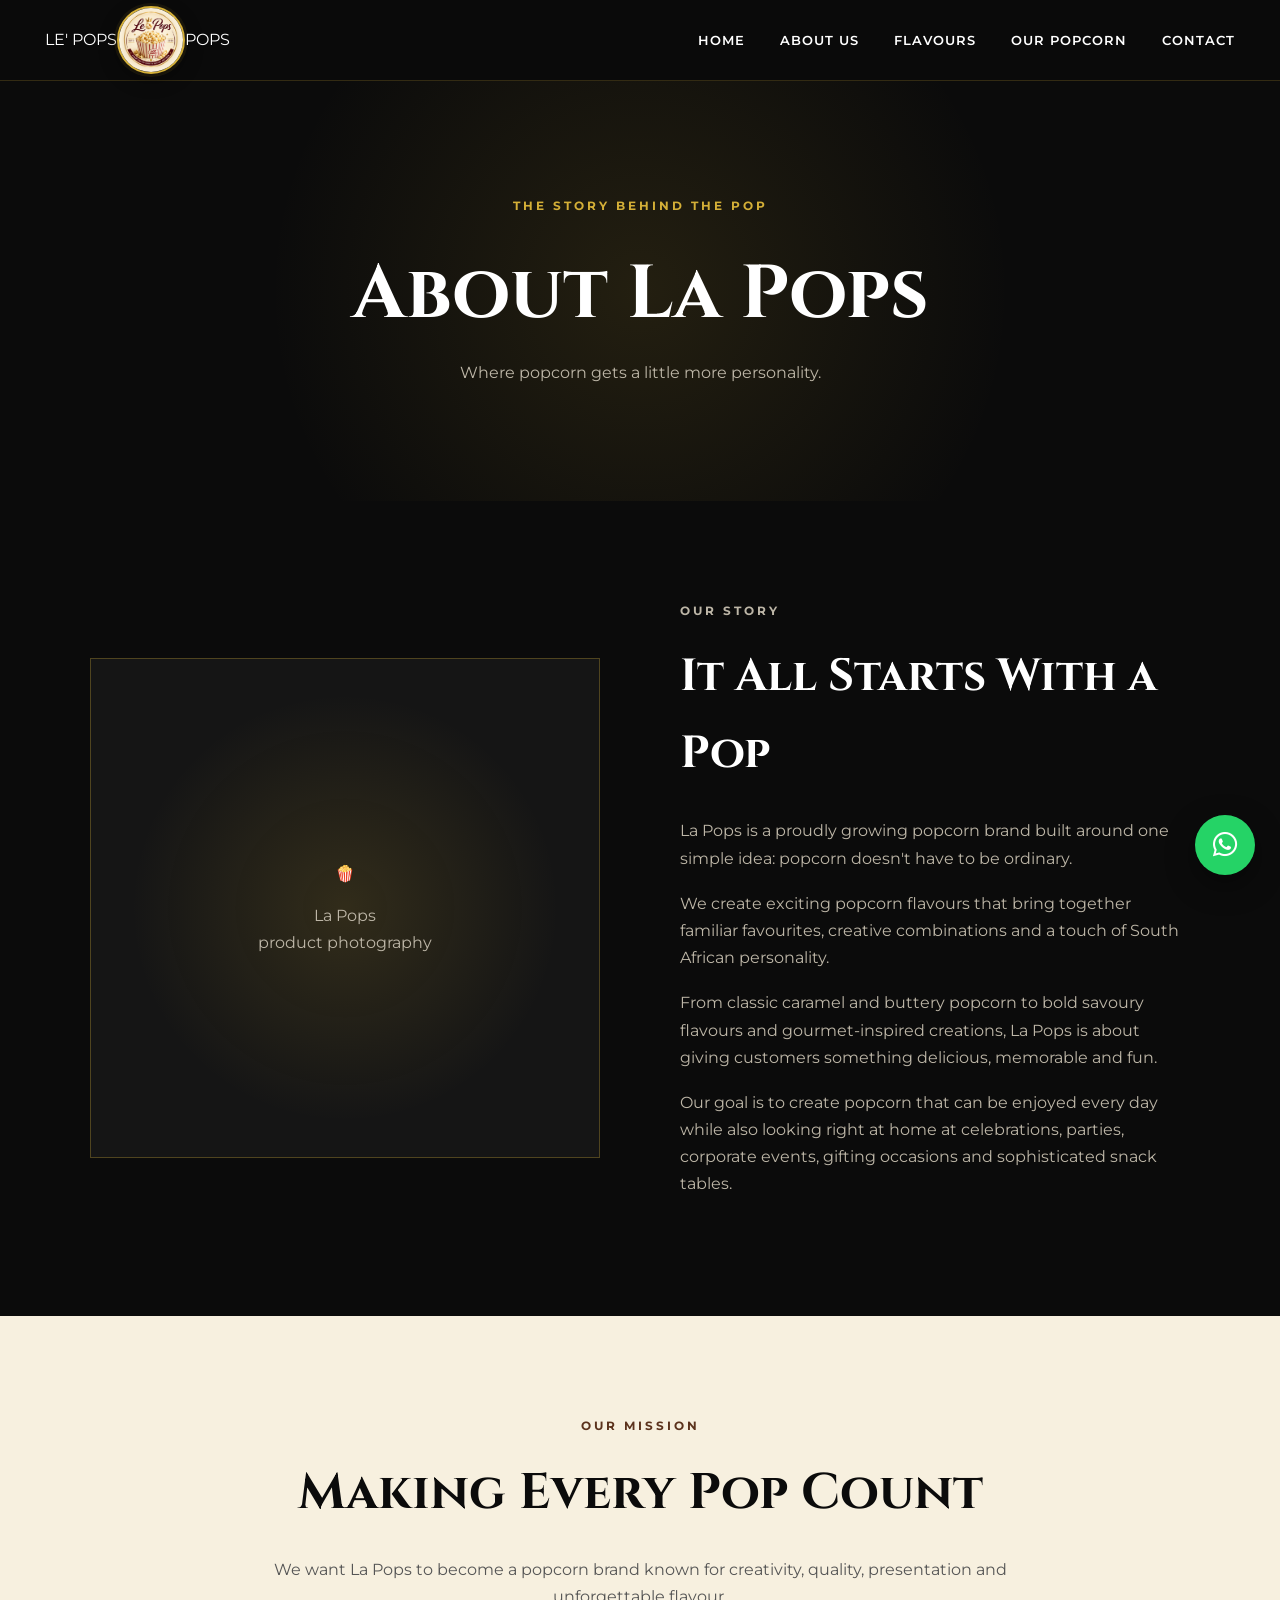
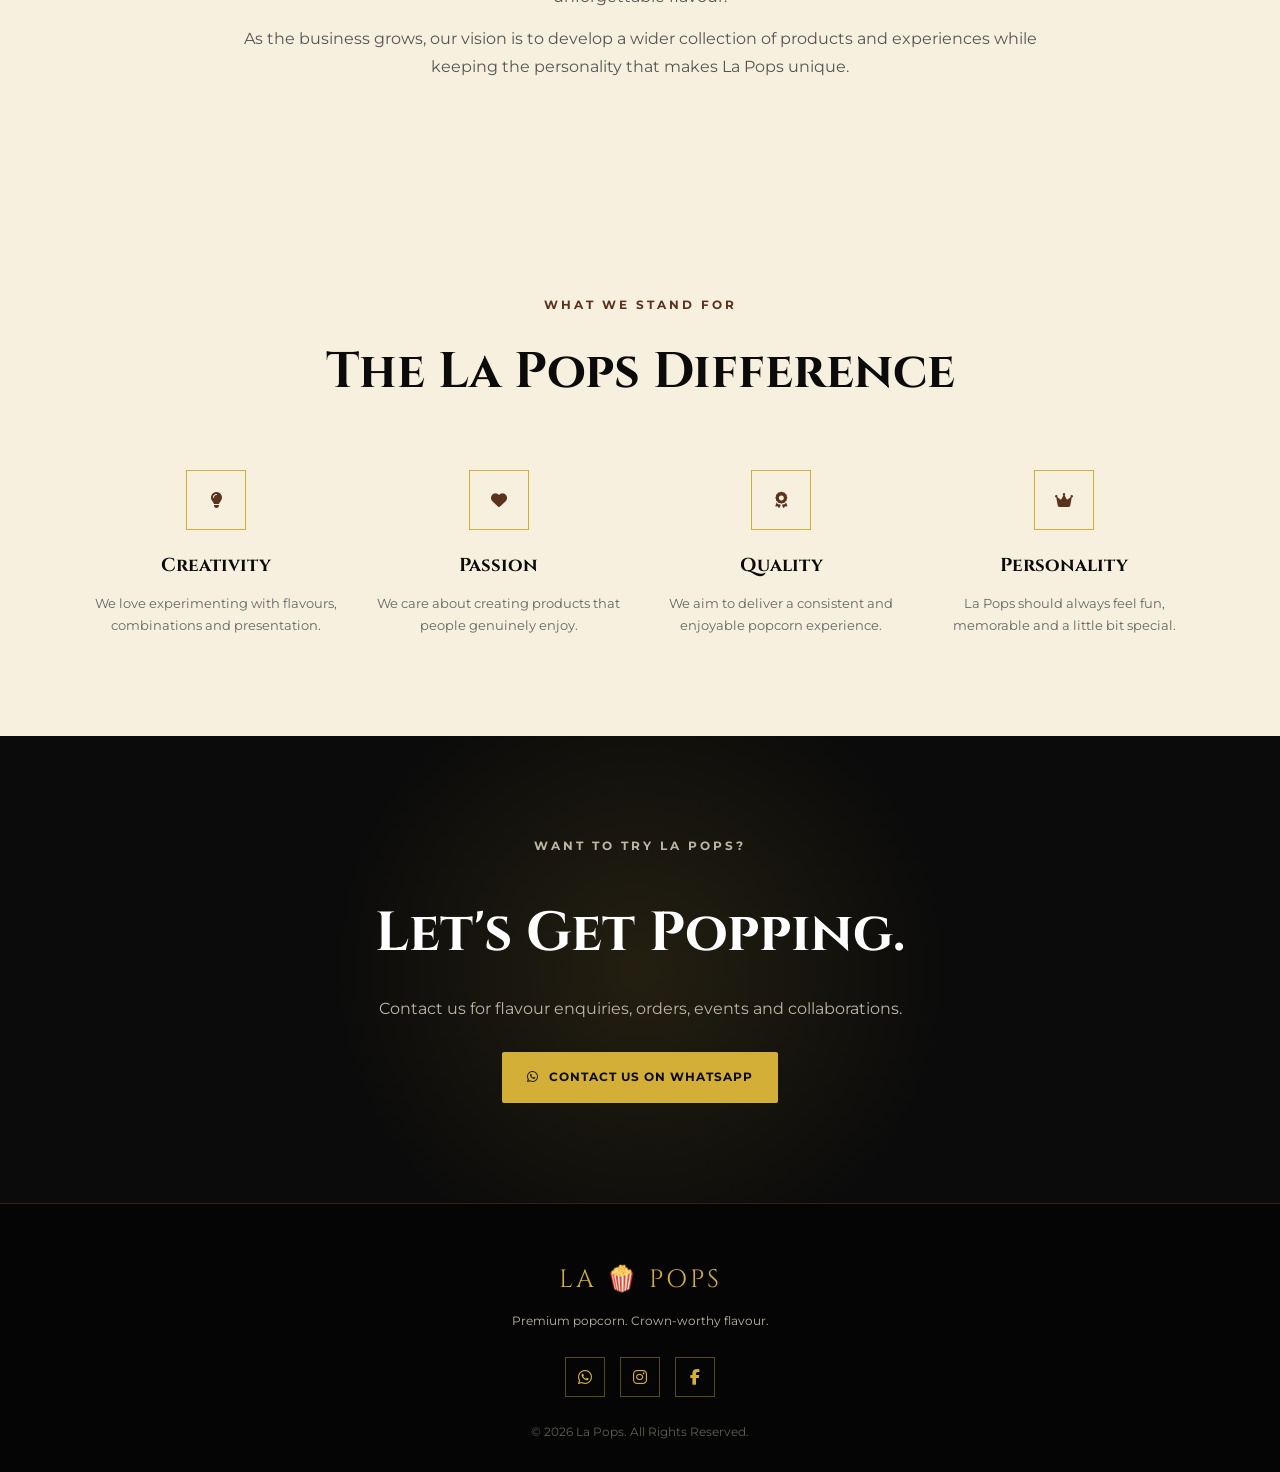
==== about.html @ 5ced6c7b "added Logo" ====
<!DOCTYPE html>
<html lang="en">

<head>

    <meta charset="UTF-8">

    <meta name="viewport" content="width=device-width, initial-scale=1.0">

    <meta name="description"
        content="Learn more about Le' Pops, a premium popcorn business creating exciting flavours and crown-worthy experiences.">

    <title>About Us | Le' Pops</title>

    <link rel="preconnect" href="https://fonts.googleapis.com">

    <link rel="preconnect" href="https://fonts.gstatic.com" crossorigin>

    <link
        href="https://fonts.googleapis.com/css2?family=Cinzel:wght@500;600;700&family=Montserrat:wght@400;500;600;700&display=swap"
        rel="stylesheet">

    <link rel="stylesheet" href="https://cdnjs.cloudflare.com/ajax/libs/font-awesome/6.5.2/css/all.min.css">

    <link rel="stylesheet" href="style.css">

</head>


<body>


    <!-- NAVIGATION -->

    <header class="header">

        <nav class="navbar">

            <a href="index.html" class="logo">

                <span class="logo-la">
                    LE' POPS
                </span>

                <span class="logo-popcorn">
                    <img src="images/La'pops logo.png" alt="">
                </span>

                <span class="logo-pops">
                    POPS
                </span>

            </a>


            <button class="menu-toggle" id="menuToggle">

                <i class="fas fa-bars"></i>

            </button>


            <ul class="nav-links" id="navLinks">

                <li>
                    <a href="index.html">
                        Home
                    </a>
                </li>

                <li>
                    <a href="about.html">
                        About Us
                    </a>
                </li>

                <li>
                    <a href="index.html#flavours">
                        Flavours
                    </a>
                </li>

                <li>
                    <a href="index.html#gallery">
                        Our Popcorn
                    </a>
                </li>

                <li>
                    <a href="index.html#contact">
                        Contact
                    </a>
                </li>

            </ul>

        </nav>

    </header>


    <!-- ABOUT HERO -->

    <section class="page-hero">

        <div>

            <p class="eyebrow">
                THE STORY BEHIND THE POP
            </p>

            <h1>
                About La Pops
            </h1>

            <p>
                Where popcorn gets a little more personality.
            </p>

        </div>

    </section>


    <!-- STORY -->

    <section class="about-story">

        <div class="about-story-image">

            <div class="image-placeholder large-placeholder">

                🍿

                <p>
                    La Pops<br>
                    product photography
                </p>

            </div>

        </div>


        <div class="about-story-content">

            <p class="eyebrow">
                OUR STORY
            </p>

            <h2>
                It All Starts With a Pop
            </h2>

            <p>
                La Pops is a proudly growing popcorn brand built around
                one simple idea: popcorn doesn't have to be ordinary.
            </p>

            <p>
                We create exciting popcorn flavours that bring together
                familiar favourites, creative combinations and a touch
                of South African personality.
            </p>

            <p>
                From classic caramel and buttery popcorn to bold savoury
                flavours and gourmet-inspired creations, La Pops is about
                giving customers something delicious, memorable and fun.
            </p>

            <p>
                Our goal is to create popcorn that can be enjoyed every
                day while also looking right at home at celebrations,
                parties, corporate events, gifting occasions and
                sophisticated snack tables.
            </p>

        </div>

    </section>


    <!-- MISSION -->

    <section class="mission">

        <div class="mission-content">

            <p class="eyebrow">
                OUR MISSION
            </p>

            <h2>
                Making Every Pop Count
            </h2>

            <p>
                We want La Pops to become a popcorn brand known for
                creativity, quality, presentation and unforgettable
                flavour.
            </p>

            <p>
                As the business grows, our vision is to develop a wider
                collection of products and experiences while keeping
                the personality that makes La Pops unique.
            </p>

        </div>

    </section>


    <!-- VALUES -->

    <section class="values">

        <div class="section-heading">

            <p class="eyebrow">
                WHAT WE STAND FOR
            </p>

            <h2>
                The La Pops Difference
            </h2>

        </div>


        <div class="features">

            <div class="feature">

                <div class="feature-icon">
                    <i class="fas fa-lightbulb"></i>
                </div>

                <h3>
                    Creativity
                </h3>

                <p>
                    We love experimenting with flavours,
                    combinations and presentation.
                </p>

            </div>


            <div class="feature">

                <div class="feature-icon">
                    <i class="fas fa-heart"></i>
                </div>

                <h3>
                    Passion
                </h3>

                <p>
                    We care about creating products that
                    people genuinely enjoy.
                </p>

            </div>


            <div class="feature">

                <div class="feature-icon">
                    <i class="fas fa-award"></i>
                </div>

                <h3>
                    Quality
                </h3>

                <p>
                    We aim to deliver a consistent and
                    enjoyable popcorn experience.
                </p>

            </div>


            <div class="feature">

                <div class="feature-icon">
                    <i class="fas fa-crown"></i>
                </div>

                <h3>
                    Personality
                </h3>

                <p>
                    La Pops should always feel fun,
                    memorable and a little bit special.
                </p>

            </div>

        </div>

    </section>


    <!-- CTA -->

    <section class="contact">

        <div class="contact-content">

            <p class="eyebrow">
                WANT TO TRY LA POPS?
            </p>

            <h2>
                Let's Get Popping.
            </h2>

            <p>
                Contact us for flavour enquiries, orders,
                events and collaborations.
            </p>

            <a href="https://wa.me/27878805534" target="_blank" class="btn btn-primary">

                <i class="fab fa-whatsapp"></i>

                Contact Us on WhatsApp

            </a>

        </div>

    </section>


    <!-- FOOTER -->

    <footer>

        <div class="footer-logo">
            LA 🍿 POPS
        </div>

        <p>
            Premium popcorn. Crown-worthy flavour.
        </p>

        <div class="footer-socials">

            <a href="https://wa.me/27878805534" target="_blank">
                <i class="fab fa-whatsapp"></i>
            </a>

            <a href="#">
                <i class="fab fa-instagram"></i>
            </a>

            <a href="#">
                <i class="fab fa-facebook-f"></i>
            </a>

        </div>

        <p class="copyright">
            © 2026 La Pops. All Rights Reserved.
        </p>

    </footer>


    <a href="https://wa.me/27878805534" target="_blank" class="whatsapp-float">
        <i class="fab fa-whatsapp"></i>
    </a>


    <script src="script.js"></script>

</body>

</html>
---- style.css ----
/* =====================================================
   LA POPS
   PREMIUM POPCORN WEBSITE
===================================================== */


/* ================= VARIABLES ================= */

:root {

    --black: #0b0b0b;

    --dark: #151515;

    --cream: #f7f0df;

    --white: #ffffff;

    --gold: #d4af37;

    --gold-light: #f0d477;

    --brown: #5b321c;

    --muted: #bdb6a7;

}


/* ================= RESET ================= */

* {
    margin: 0;
    padding: 0;
    box-sizing: border-box;
}


html {
    scroll-behavior: smooth;
}


body {

    font-family: 'Montserrat', sans-serif;

    background: var(--black);

    color: var(--white);

    line-height: 1.7;

}


img {
    max-width: 100%;
    display: block;
}


a {
    text-decoration: none;
    color: inherit;
}


/* ================= HEADER ================= */

.header {

    position: sticky;

    top: 0;

    z-index: 1000;

    background: rgba(11, 11, 11, 0.96);

    border-bottom: 1px solid rgba(212, 175, 55, 0.2);

}


.navbar {

    max-width: 1250px;

    margin: auto;

    min-height: 80px;

    display: flex;

    align-items: center;

    justify-content: space-between;

    padding: 0 30px;

}


/* ================= LOGO ================= */

/* ================= LA POPS LOGO ================= */

.logo {
    display: flex;
    align-items: center;
    text-decoration: none;
    height: 70px;
}

/* Actual logo image */
.logo img {
    width: 68px;
    height: 68px;

    /* Makes the image perfectly round */
    border-radius: 50%;

    /* Ensures the image fills the circle */
    object-fit: cover;

    /* Keeps the logo looking premium */
    display: block;

    /* Gold border to match the website */
    border: 2px solid var(--gold);

    /* Subtle premium effect */
    box-shadow:
        0 0 0 3px rgba(212, 175, 55, 0.08),
        0 6px 18px rgba(0, 0, 0, 0.35);

    /* Smooth hover effect */
    transition:
        transform 0.3s ease,
        box-shadow 0.3s ease;
}


/* Logo hover */
.logo img:hover {
    transform: scale(1.8);

    box-shadow:
        0 0 0 4px rgba(212, 175, 55, 0.12),
        0 8px 25px rgba(0, 0, 0, 0.45);
}


/* ================= NAV ================= */

.nav-links {

    list-style: none;

    display: flex;

    gap: 35px;

}


.nav-links a {

    font-size: 13px;

    font-weight: 600;

    letter-spacing: 1px;

    text-transform: uppercase;

    transition: 0.3s;

}


.nav-links a:hover {

    color: var(--gold);

}


.menu-toggle {

    display: none;

    background: none;

    border: none;

    color: var(--gold);

    font-size: 25px;

    cursor: pointer;

}


/* ================= HERO ================= */

.hero {

    min-height: 720px;

    display: grid;

    grid-template-columns: 1fr 1fr;

    align-items: center;

    gap: 50px;

    padding: 80px max(30px, 7vw);

    background:

        radial-gradient(circle at 75% 50%,
            rgba(212, 175, 55, 0.12),
            transparent 35%);

}


.hero-content {

    max-width: 650px;

}


.eyebrow {

    color: var(--gold);

    font-size: 12px;

    font-weight: 700;

    letter-spacing: 3px;

    margin-bottom: 15px;

}


.hero h1 {

    font-family: 'Cinzel', serif;

    font-size: clamp(45px, 6vw, 78px);

    line-height: 1.08;

    margin-bottom: 25px;

}


.hero h1 span {

    display: block;

    color: var(--gold);

}


.hero-text {

    color: var(--muted);

    font-size: 18px;

    max-width: 550px;

    margin-bottom: 35px;

}


.hero-buttons {

    display: flex;

    gap: 15px;

    flex-wrap: wrap;

}

.hero-image {

    display: flex;

    justify-content: center;

    align-items: center;

    border-radius: 10px;

}


/* ================= BUTTONS ================= */

.btn {

    display: inline-flex;

    align-items: center;

    justify-content: center;

    gap: 10px;

    padding: 15px 25px;

    border-radius: 2px;

    font-size: 12px;

    font-weight: 700;

    letter-spacing: 1px;

    text-transform: uppercase;

    transition: 0.3s;

}


.btn-primary {

    background: var(--gold);

    color: var(--black);

}


.btn-primary:hover {

    background: var(--gold-light);

    transform: translateY(-2px);

}


.btn-outline {

    border: 1px solid var(--gold);

    color: var(--gold);

}


.btn-outline:hover {

    background: var(--gold);

    color: var(--black);

}


/* ================= HERO POPCORN ================= */

.hero-image {

    display: flex;

    justify-content: center;

    align-items: center;

}


.popcorn-display {

    position: relative;

    width: 390px;

    height: 390px;

    display: flex;

    justify-content: center;

    align-items: center;

}


.popcorn-icon {

    font-size: 190px;

    position: relative;

    z-index: 2;

    filter: drop-shadow(0 25px 25px rgba(0, 0, 0, 0.5));

}


.gold-ring {

    position: absolute;

    width: 330px;

    height: 330px;

    border: 1px solid var(--gold);

    border-radius: 50%;

    opacity: 0.5;

}


/* ================= SECTIONS ================= */

section {

    padding: 100px max(30px, 7vw);

}


.section-heading {

    text-align: center;

    max-width: 750px;

    margin: 0 auto 55px;

}


.section-heading h2 {

    font-family: 'Cinzel', serif;

    font-size: clamp(32px, 4vw, 50px);

    margin-bottom: 15px;

}


.section-heading p:not(.eyebrow) {

    color: var(--muted);

}


/* ================= INTRO ================= */

.intro {

    background: var(--cream);

    color: var(--black);

    text-align: center;

}


.intro .eyebrow {

    color: var(--brown);

}


.intro-text {

    max-width: 850px;

    margin: auto;

    font-size: 18px;

}


/* ================= ABOUT PREVIEW ================= */

.about-preview {

    display: grid;

    grid-template-columns: 1fr 1fr;

    gap: 80px;

    align-items: center;

}


.about-image {

    min-height: 500px;

}


.image-placeholder {

    height: 100%;

    min-height: 500px;

    background:

        radial-gradient(circle,
            rgba(212, 175, 55, 0.15),
            transparent 60%),

        var(--dark);

    border: 1px solid rgba(212, 175, 55, 0.3);

    display: flex;

    flex-direction: column;

    justify-content: center;

    align-items: center;

    color: var(--gold);

    text-align: center;

}


.image-placeholder span {

    font-size: 120px;

}

.image-placeholder span img {
    width: 100%;
    height: 100%;
    object-fit: contain;
    border-radius: 1%;
    border: 2px solid var(--gold);
    box-shadow:
        0 0 0 3px rgba(212, 175, 55, 0.08),
        0 6px 18px rgba(0, 0, 0, 0.35);
    transition:
        transform 0.3s ease,
        box-shadow 0.3s ease;
}


.image-placeholder p {

    color: var(--muted);

    margin-top: 15px;

}


.about-content h2 {

    font-family: 'Cinzel', serif;

    font-size: 45px;

    margin-bottom: 25px;

}


.about-content p {

    color: var(--muted);

    margin-bottom: 20px;

}


.text-link {

    display: inline-flex;

    gap: 10px;

    align-items: center;

    color: var(--gold);

    font-weight: 700;

    margin-top: 10px;

}


/* ================= FLAVOURS ================= */

.flavours {

    background: var(--dark);

}


.flavour-grid {

    max-width: 1250px;

    margin: auto;

    display: grid;

    grid-template-columns: repeat(4, 1fr);

    gap: 20px;

}


.flavour-card {

    background: var(--black);

    border: 1px solid rgba(212, 175, 55, 0.15);

    transition: 0.3s;

    overflow: hidden;

}


.flavour-card:hover {

    transform: translateY(-7px);

    border-color: var(--gold);

}

/* =========================================
   FLAVOUR IMAGES
========================================= */

.flavour-image {
    width: 100%;
    height: 230px;
    overflow: hidden;
    background: var(--dark);
    position: relative;
}

.flavour-image img {
    width: 100%;
    height: 100%;
    display: block;
    object-fit: contain;
    object-position: center;
    transition: transform 0.4s ease;
}

/* Subtle zoom when hovering over a flavour */
.flavour-card:hover .flavour-image img {
    transform: scale(1.05);
}


.flavour-image {

    height: 180px;

    display: flex;

    justify-content: center;

    align-items: center;

    font-size: 85px;

    background:

        radial-gradient(circle,
            rgba(212, 175, 55, 0.12),
            transparent 65%);

}


.flavour-content {

    padding: 22px;

}


.flavour-type {

    color: var(--gold);

    font-size: 9px;

    font-weight: 700;

    letter-spacing: 1.5px;

}


.flavour-content h3 {

    font-family: 'Cinzel', serif;

    font-size: 20px;

    margin: 8px 0;

}


.flavour-content p {

    color: var(--muted);

    font-size: 13px;

    min-height: 65px;

}


.price {

    display: block;

    margin-top: 15px;

    color: var(--gold);

    font-size: 11px;

    font-weight: 700;

}


/* ================= GALLERY ================= */

.gallery {

    background: var(--black);

}


.gallery-grid {

    max-width: 1100px;

    margin: auto;

    display: grid;

    grid-template-columns: 2fr 1fr;

    grid-template-rows: 250px 250px;

    gap: 15px;

}


.gallery-item.large {

    grid-row: span 2;

}


.gallery-placeholder {

    height: 100%;

    background:

        linear-gradient(135deg,
            #1c1c1c,
            #0d0d0d);

    border: 1px solid rgba(212, 175, 55, 0.2);

    display: flex;

    flex-direction: column;

    justify-content: center;

    align-items: center;

    font-size: 70px;

    color: var(--gold);

}


.gallery-placeholder img {

    max-width: 100%;

    display: flex;

    justify-content: center;

    align-items: center;

   

}


/* ================= FEATURES ================= */

.why-us,
.values {

    background: var(--cream);

    color: var(--black);

}


.why-us .eyebrow,
.values .eyebrow {

    color: var(--brown);

}


.features {

    max-width: 1150px;

    margin: auto;

    display: grid;

    grid-template-columns: repeat(4, 1fr);

    gap: 30px;

}


.feature {

    text-align: center;

}


.feature-icon {

    width: 60px;

    height: 60px;

    margin: 0 auto 20px;

    border: 1px solid var(--gold);

    display: flex;

    align-items: center;

    justify-content: center;

    color: var(--brown);

}


.feature h3 {

    font-family: 'Cinzel', serif;

    margin-bottom: 10px;

}


.feature p {

    font-size: 13px;

    color: #666;

}


/* ================= CONTACT ================= */

.contact {

    text-align: center;

    background:

        radial-gradient(circle at center,
            rgba(212, 175, 55, 0.12),
            transparent 45%);

}


.contact-content {

    max-width: 750px;

    margin: auto;

}


.contact h2 {

    font-family: 'Cinzel', serif;

    font-size: 55px;

    margin-bottom: 15px;

}


.contact p {

    color: var(--muted);

    margin-bottom: 30px;

}


.contact-buttons {

    display: flex;

    justify-content: center;

    gap: 15px;

    flex-wrap: wrap;

}


.social-button {

    padding: 14px 22px;

    border: 1px solid rgba(212, 175, 55, 0.4);

    display: inline-flex;

    align-items: center;

    gap: 10px;

    font-size: 12px;

    font-weight: 700;

    text-transform: uppercase;

    letter-spacing: 1px;

    transition: 0.3s;

}


.social-button:hover {

    background: var(--gold);

    color: var(--black);

}


/* ================= PAGE HERO ================= */

.page-hero {

    min-height: 420px;

    display: flex;

    justify-content: center;

    align-items: center;

    text-align: center;

    background:

        radial-gradient(circle,
            rgba(212, 175, 55, 0.12),
            transparent 55%);

}


.page-hero h1 {

    font-family: 'Cinzel', serif;

    font-size: clamp(45px, 6vw, 75px);

}


.page-hero p:not(.eyebrow) {

    color: var(--muted);

}


/* ================= ABOUT STORY ================= */

.about-story {

    display: grid;

    grid-template-columns: 1fr 1fr;

    gap: 80px;

    align-items: center;

}


.about-story-content h2 {

    font-family: 'Cinzel', serif;

    font-size: 45px;

    margin-bottom: 25px;

}


.about-story-content p {

    color: var(--muted);

    margin-bottom: 18px;

}


.about-story-image {

    min-height: 500px;

}


.large-placeholder {

    min-height: 500px;

}


/* ================= MISSION ================= */

.mission {

    background: var(--cream);

    color: var(--black);

    text-align: center;

}


.mission-content {

    max-width: 800px;

    margin: auto;

}


.mission .eyebrow {

    color: var(--brown);

}


.mission h2 {

    font-family: 'Cinzel', serif;

    font-size: 50px;

    margin-bottom: 20px;

}


.mission p {

    color: #555;

    margin-bottom: 15px;

}


/* ================= FOOTER ================= */

footer {
    text-align: center;
    /* centers the logo group */
}

.footer-logo {
    display: inline-flex;
    /* only as wide as LA + logo + POPS */
    align-items: center;
    /* vertical center */
    justify-content: center;
    gap: 8px;
    /* space between LA, image, POPS */
}

.footer-logo span {
    display: inline-flex;
    align-items: center;
    justify-content: center;
}

.footer-logo img {
    width: 50px;
    height: 50px;
    border-radius: 50%;
    display: block;
}
footer {

    background: #050505;

    border-top: 1px solid rgba(212, 175, 55, 0.2);

    text-align: center;

    padding: 55px 30px 30px;

}


.footer-logo {

    font-family: 'Cinzel', serif;

    font-size: 25px;

    color: var(--gold);

    letter-spacing: 3px;

    margin-bottom: 10px;

}

.footer-logo img {
    width: 50px;
    height: 50px;
    border-radius: 50%;
    display: block;
    transition:
        transform 0.3s ease,
        box-shadow 0.3s ease;
}

footer>p {

    color: var(--muted);

    font-size: 12px;

}


.footer-socials {

    display: flex;

    justify-content: center;

    gap: 15px;

    margin: 25px 0;

}


.footer-socials a {

    width: 40px;

    height: 40px;

    border: 1px solid rgba(212, 175, 55, 0.4);

    display: flex;

    justify-content: center;

    align-items: center;

    color: var(--gold);

    transition: 0.3s;

}


.footer-socials a:hover {

    background: var(--gold);

    color: var(--black);

}


.copyright {

    margin-top: 25px;

    opacity: 0.5;

}


/* ================= WHATSAPP FLOAT ================= */

.whatsapp-float {

    position: fixed;

    right: 25px;

    bottom: 25px;

    width: 60px;

    height: 60px;

    border-radius: 50%;

    background: #25D366;

    color: white;

    display: flex;

    justify-content: center;

    align-items: center;

    font-size: 28px;

    box-shadow: 0 10px 30px rgba(0, 0, 0, 0.4);

    z-index: 999;

    transition: 0.3s;

}


.whatsapp-float:hover {

    transform: scale(1.1);

}


/* ================= RESPONSIVE ================= */

@media (max-width: 1000px) {

    .flavour-grid {

        grid-template-columns: repeat(2, 1fr);

    }

    .features {

        grid-template-columns: repeat(2, 1fr);

    }

}


@media (max-width: 800px) {

    .menu-toggle {

        display: block;

    }


    .nav-links {

        position: absolute;

        top: 80px;

        left: 0;

        width: 100%;

        background: var(--black);

        display: none;

        flex-direction: column;

        padding: 25px 30px;

        gap: 20px;

        border-bottom: 1px solid rgba(212, 175, 55, 0.2);

    }


    .nav-links.active {

        display: flex;

    }


    .hero {

        grid-template-columns: 1fr;

        text-align: center;

    }


    .hero-content {

        margin: auto;

    }


    .hero-buttons {

        justify-content: center;

    }


    .about-preview,
    .about-story {

        grid-template-columns: 1fr;

    }


    .about-content,
    .about-story-content {

        text-align: center;

    }


    .gallery-grid {

        grid-template-columns: 1fr;

        grid-template-rows: repeat(3, 250px);

    }


    .gallery-item.large {

        grid-row: auto;

    }

}


@media (max-width: 550px) {

    section {

        padding: 70px 20px;

    }


    .navbar {

        padding: 0 20px;

    }


    .flavour-grid {

        grid-template-columns: 1fr;

    }


    .features {

        grid-template-columns: 1fr;

    }


    .hero {

        padding: 70px 20px;

    }


    .popcorn-display {

        width: 280px;

        height: 280px;

    }


    .popcorn-icon {

        font-size: 140px;

    }


    .gold-ring {

        width: 240px;

        height: 240px;

    }


    .contact h2 {

        font-size: 40px;

    }

}
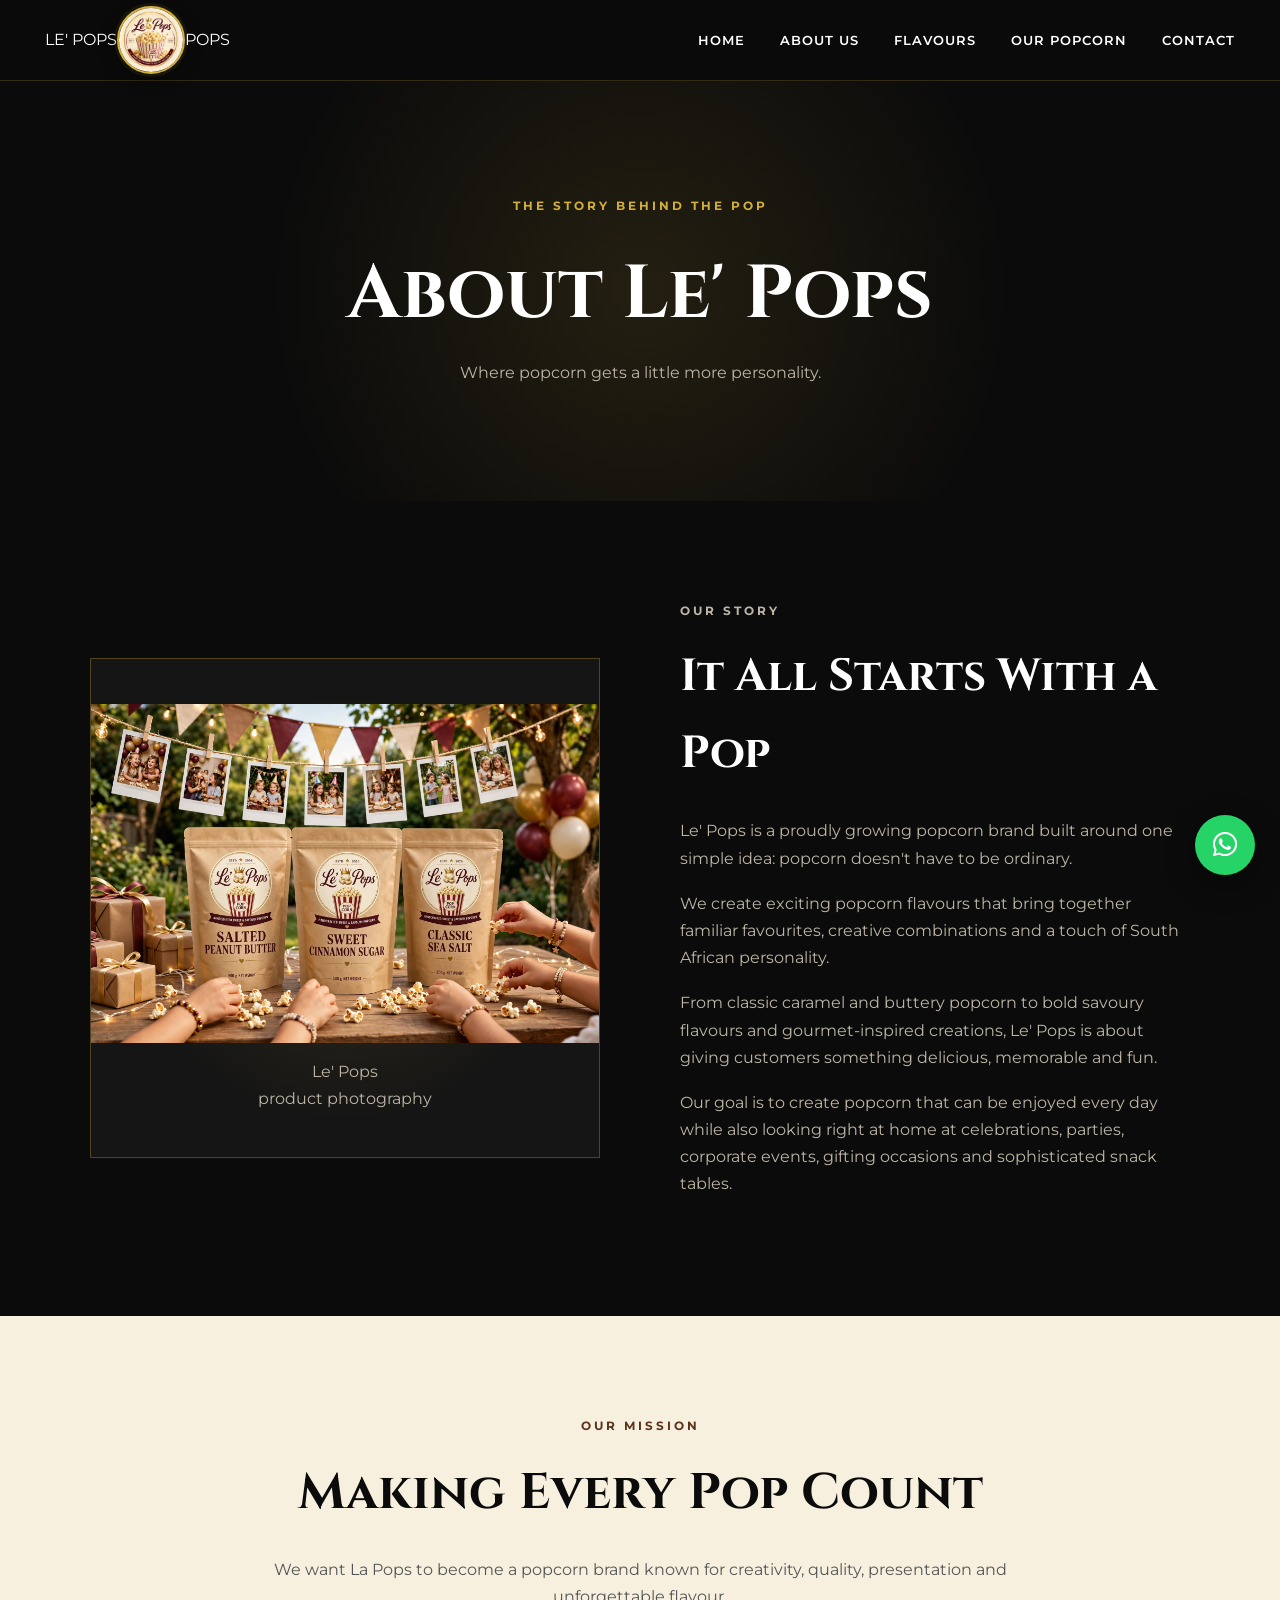
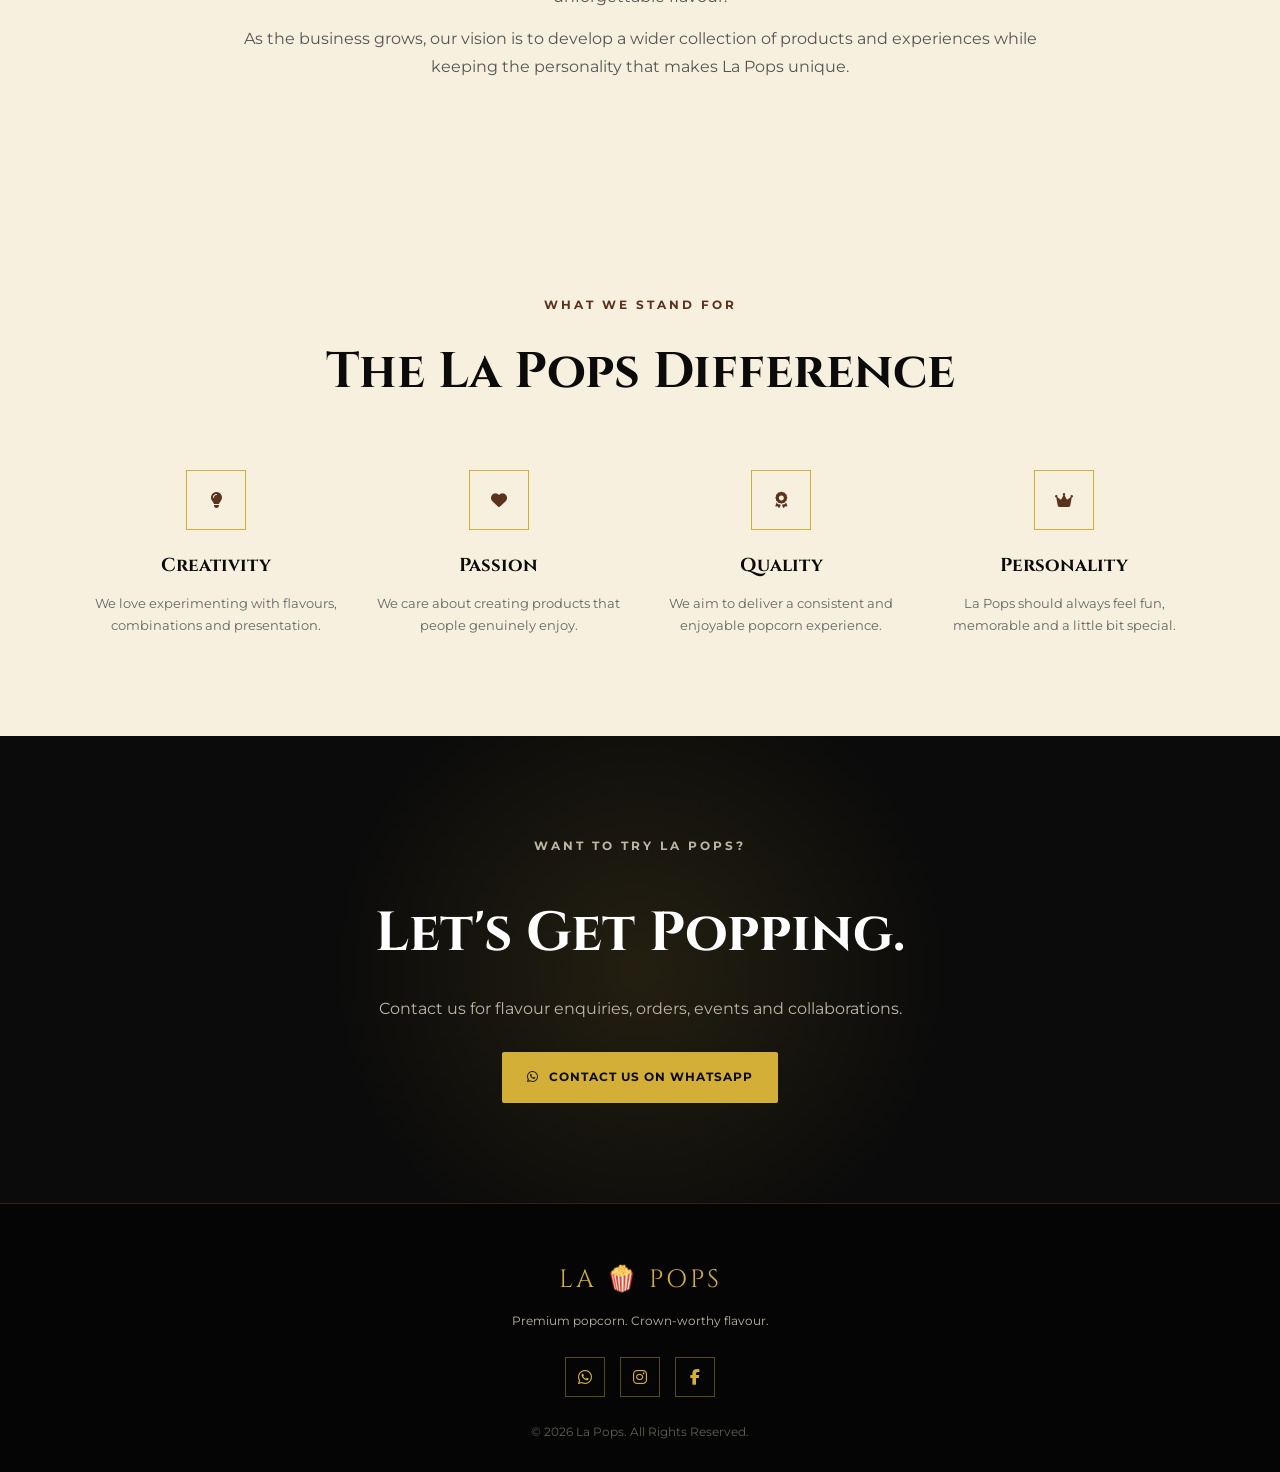
==== commit cbda231c: "edit on about" ====
--- a/about.html
+++ b/about.html
@@ -110,7 +110,7 @@
             </p>
 
             <h1>
-                About La Pops
+                About Le' Pops
             </h1>
 
             <p>
@@ -128,12 +128,14 @@
 
         <div class="about-story-image">
 
+
             <div class="image-placeholder large-placeholder">
-
-                🍿
-
-                <p>
-                    La Pops<br>
+                <img src="images/about.jpg" alt="">
+
+                
+
+                <p>
+                    Le' Pops<br>
                     product photography
                 </p>
 
@@ -153,7 +155,7 @@
             </h2>
 
             <p>
-                La Pops is a proudly growing popcorn brand built around
+                Le' Pops is a proudly growing popcorn brand built around
                 one simple idea: popcorn doesn't have to be ordinary.
             </p>
 
@@ -165,7 +167,7 @@
 
             <p>
                 From classic caramel and buttery popcorn to bold savoury
-                flavours and gourmet-inspired creations, La Pops is about
+                flavours and gourmet-inspired creations, Le' Pops is about
                 giving customers something delicious, memorable and fun.
             </p>
 
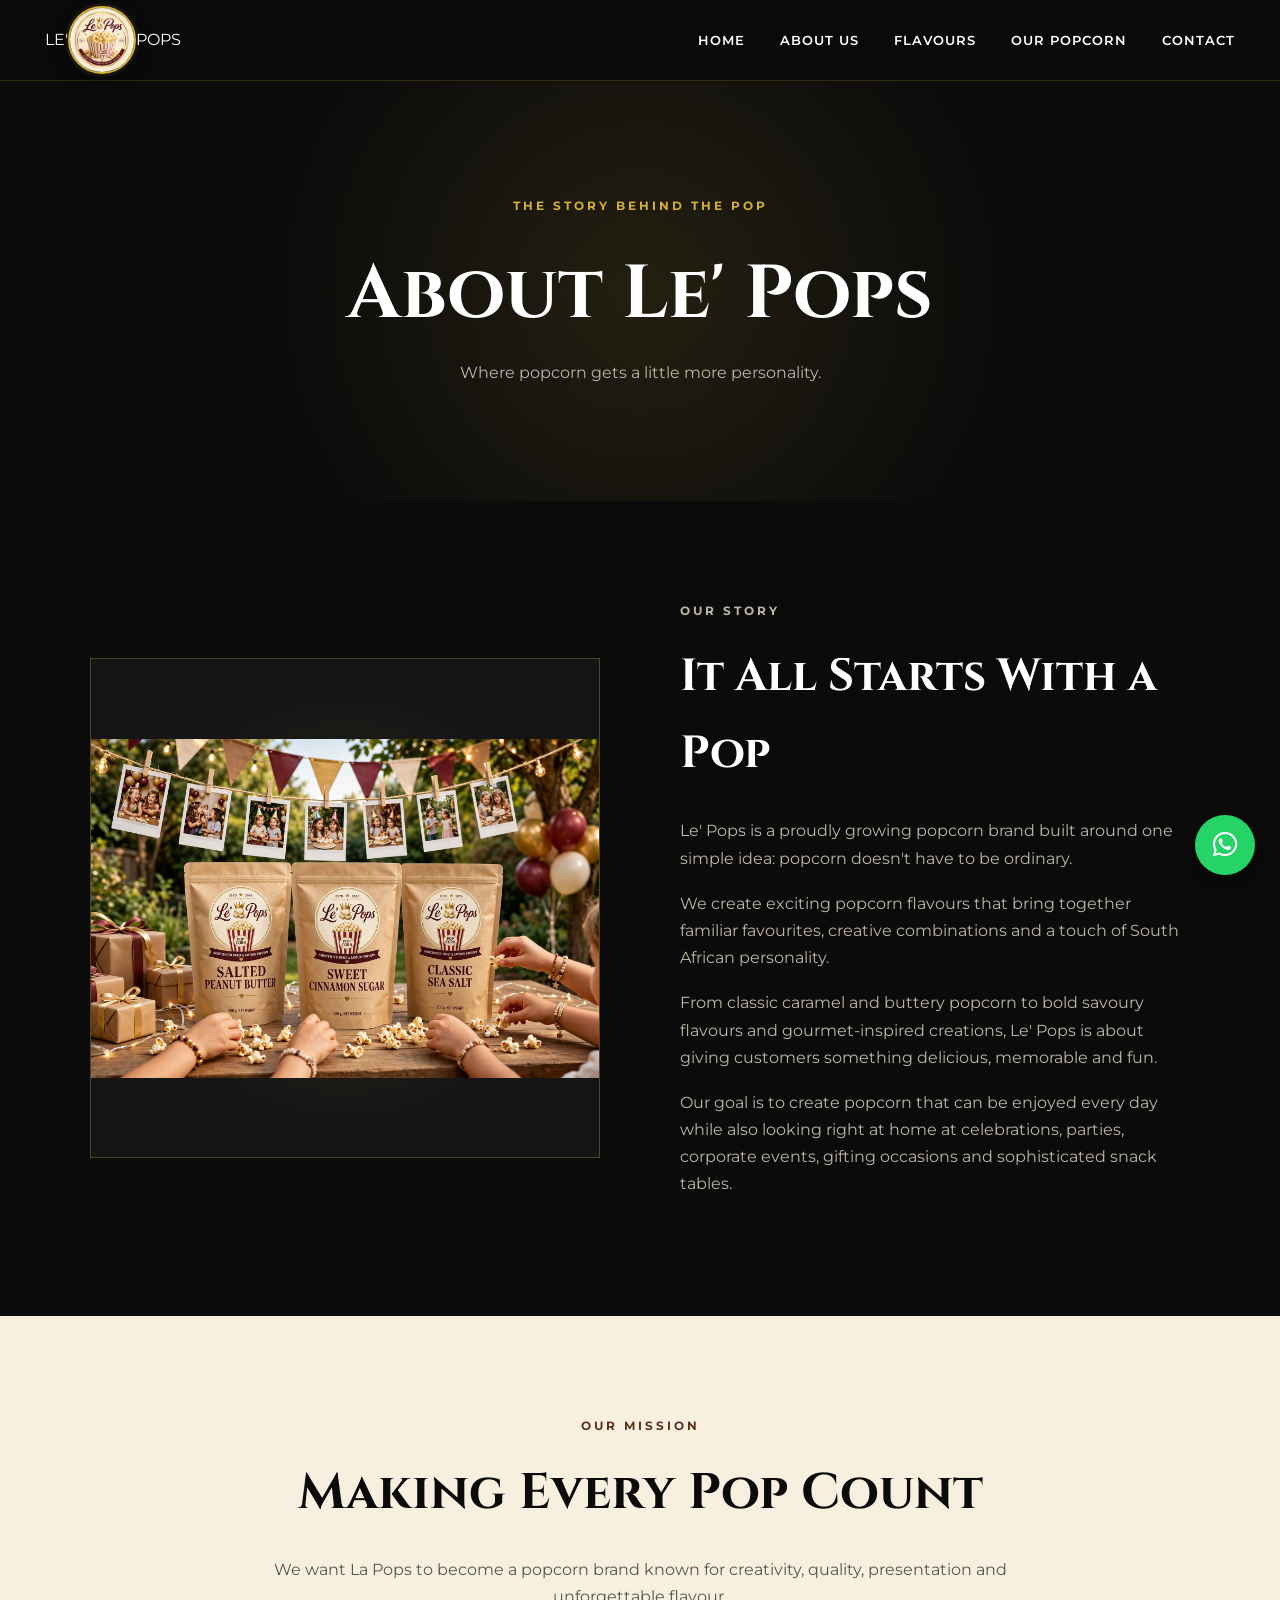
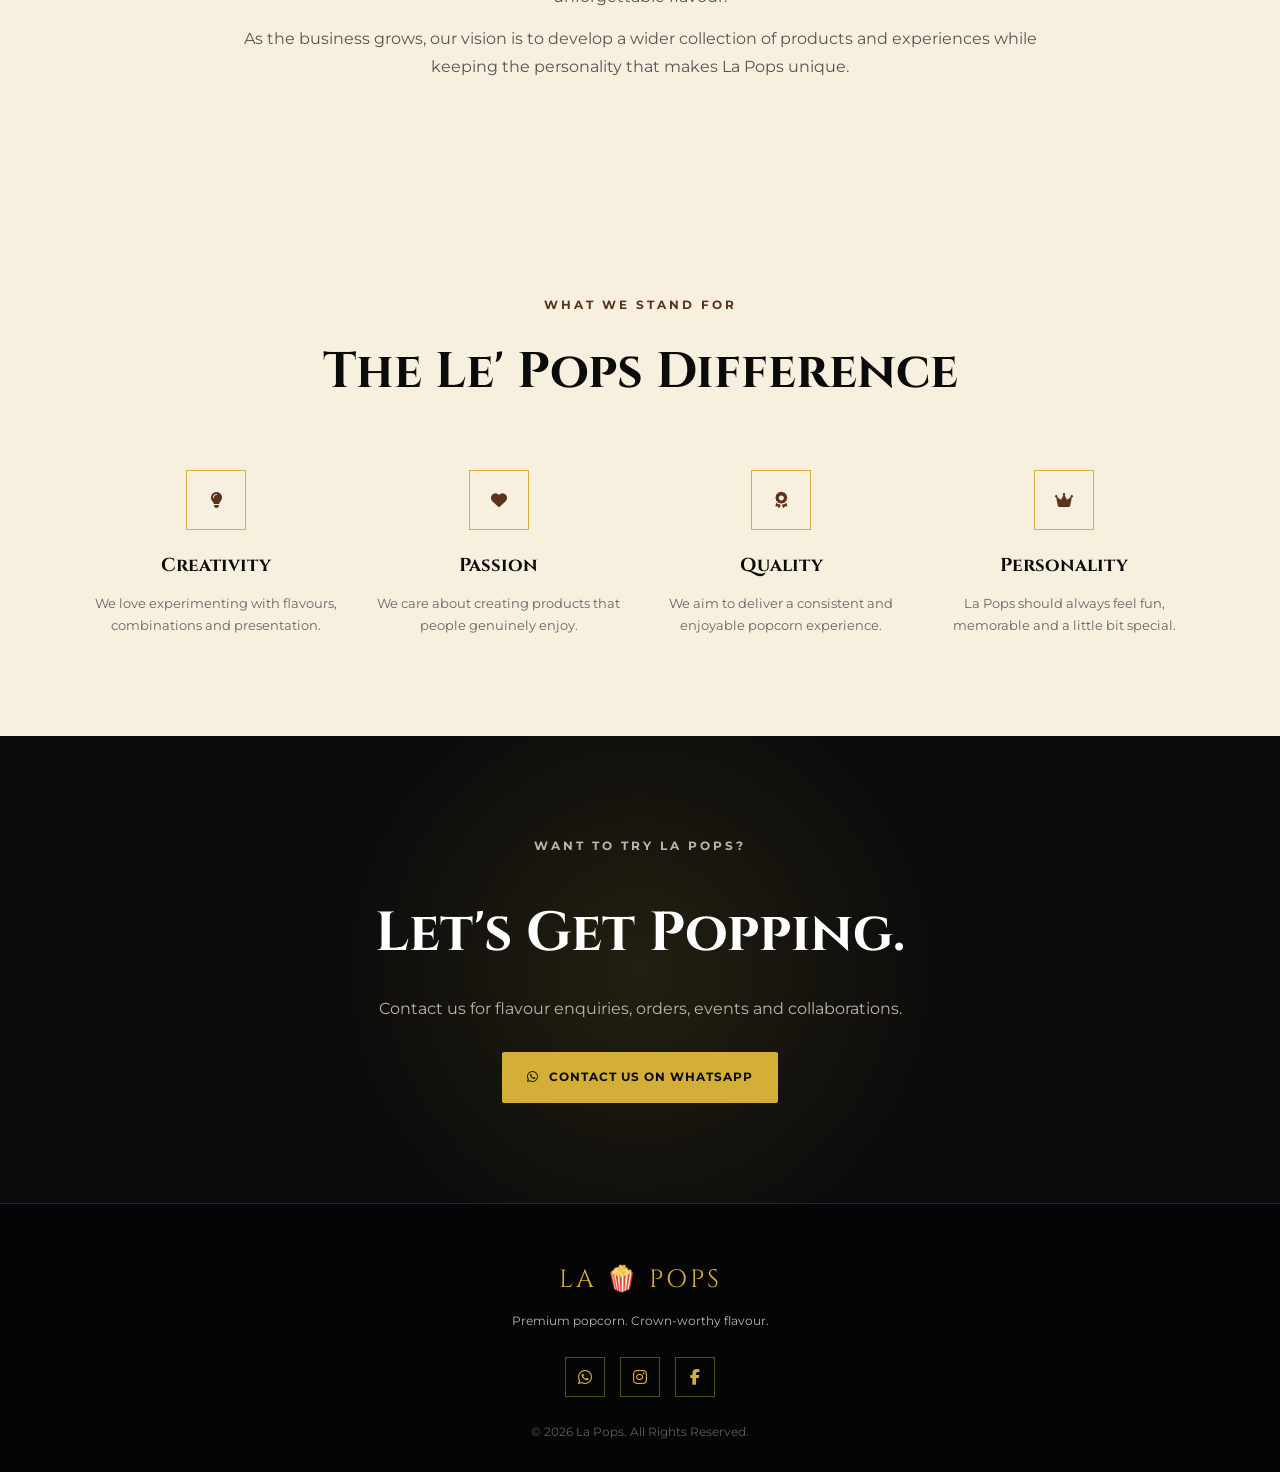
==== commit 9f1d127b: "Le' fixtures" ====
--- a/about.html
+++ b/about.html
@@ -39,7 +39,7 @@
             <a href="index.html" class="logo">
 
                 <span class="logo-la">
-                    LE' POPS
+                    LE'
                 </span>
 
                 <span class="logo-popcorn">
@@ -132,12 +132,7 @@
             <div class="image-placeholder large-placeholder">
                 <img src="images/about.jpg" alt="">
 
-                
-
-                <p>
-                    Le' Pops<br>
-                    product photography
-                </p>
+            
 
             </div>
 
@@ -225,7 +220,7 @@
             </p>
 
             <h2>
-                The La Pops Difference
+                The Le' Pops Difference
             </h2>
 
         </div>
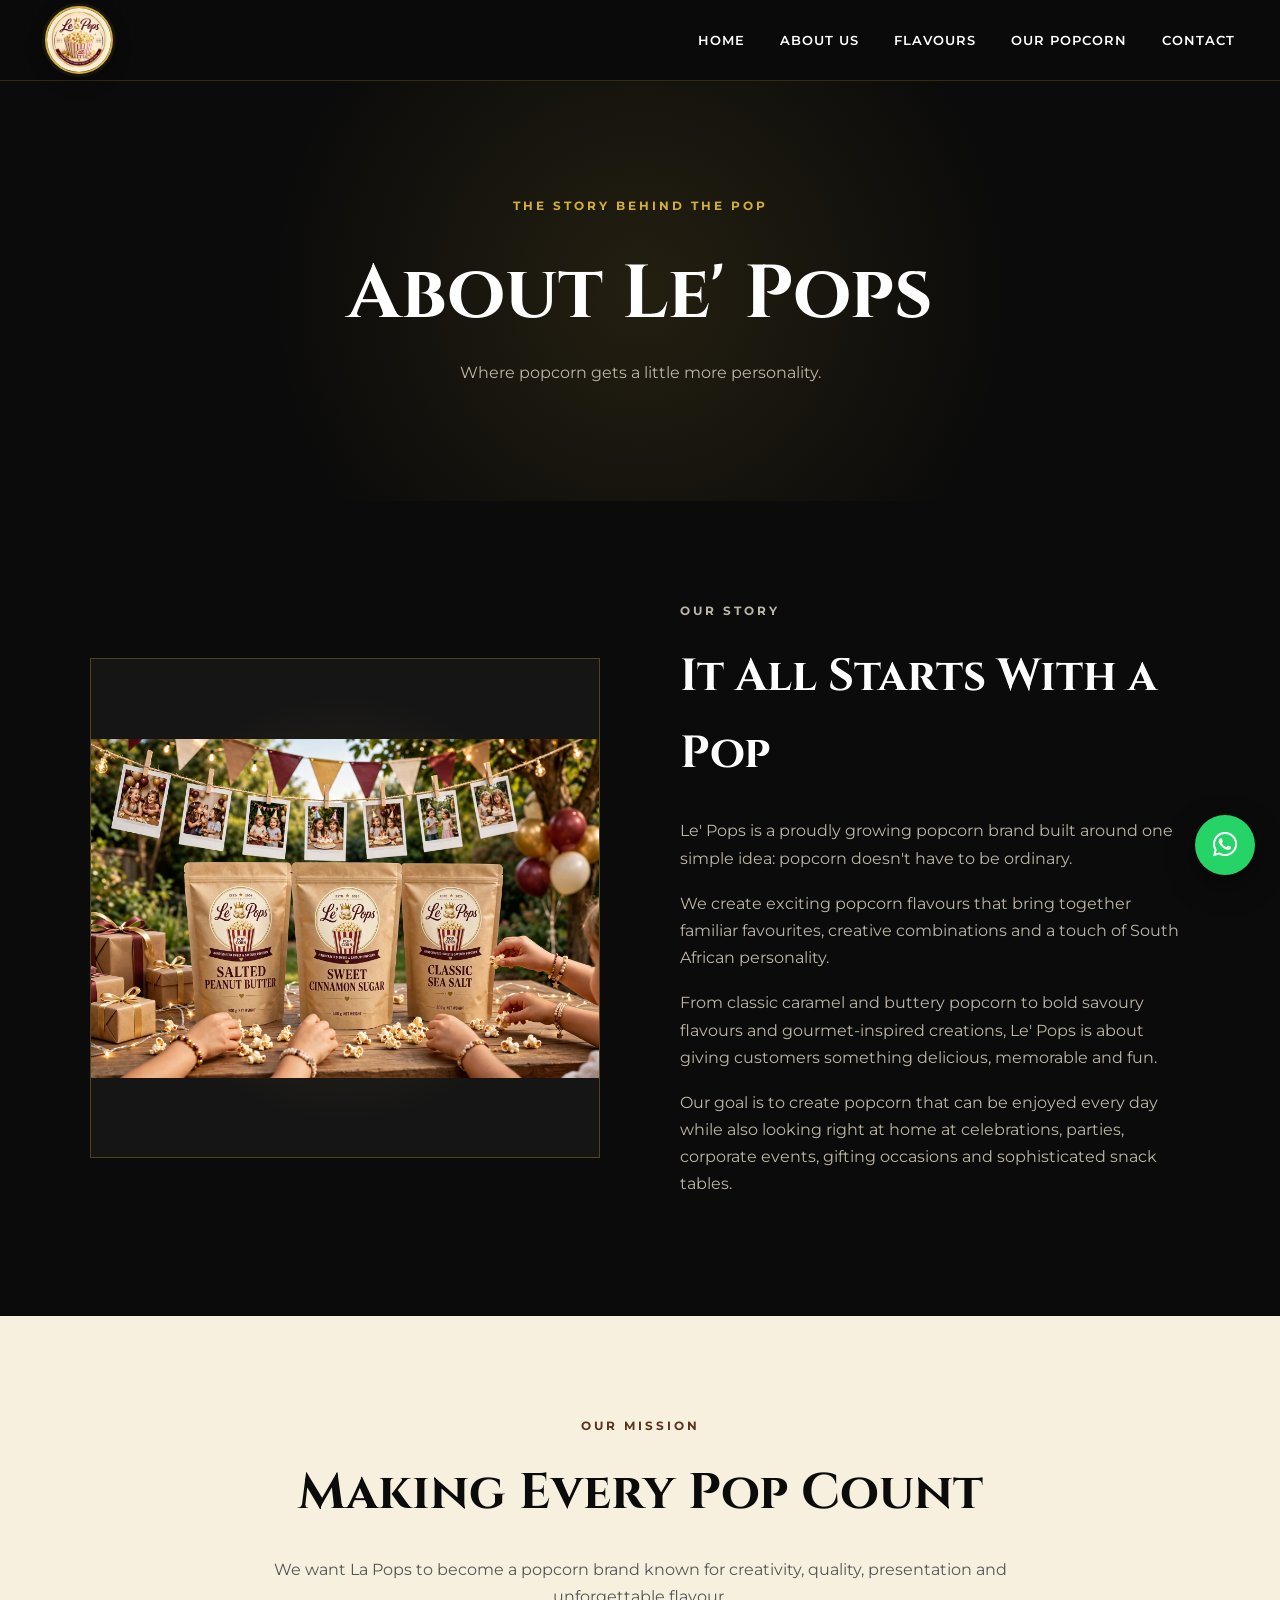
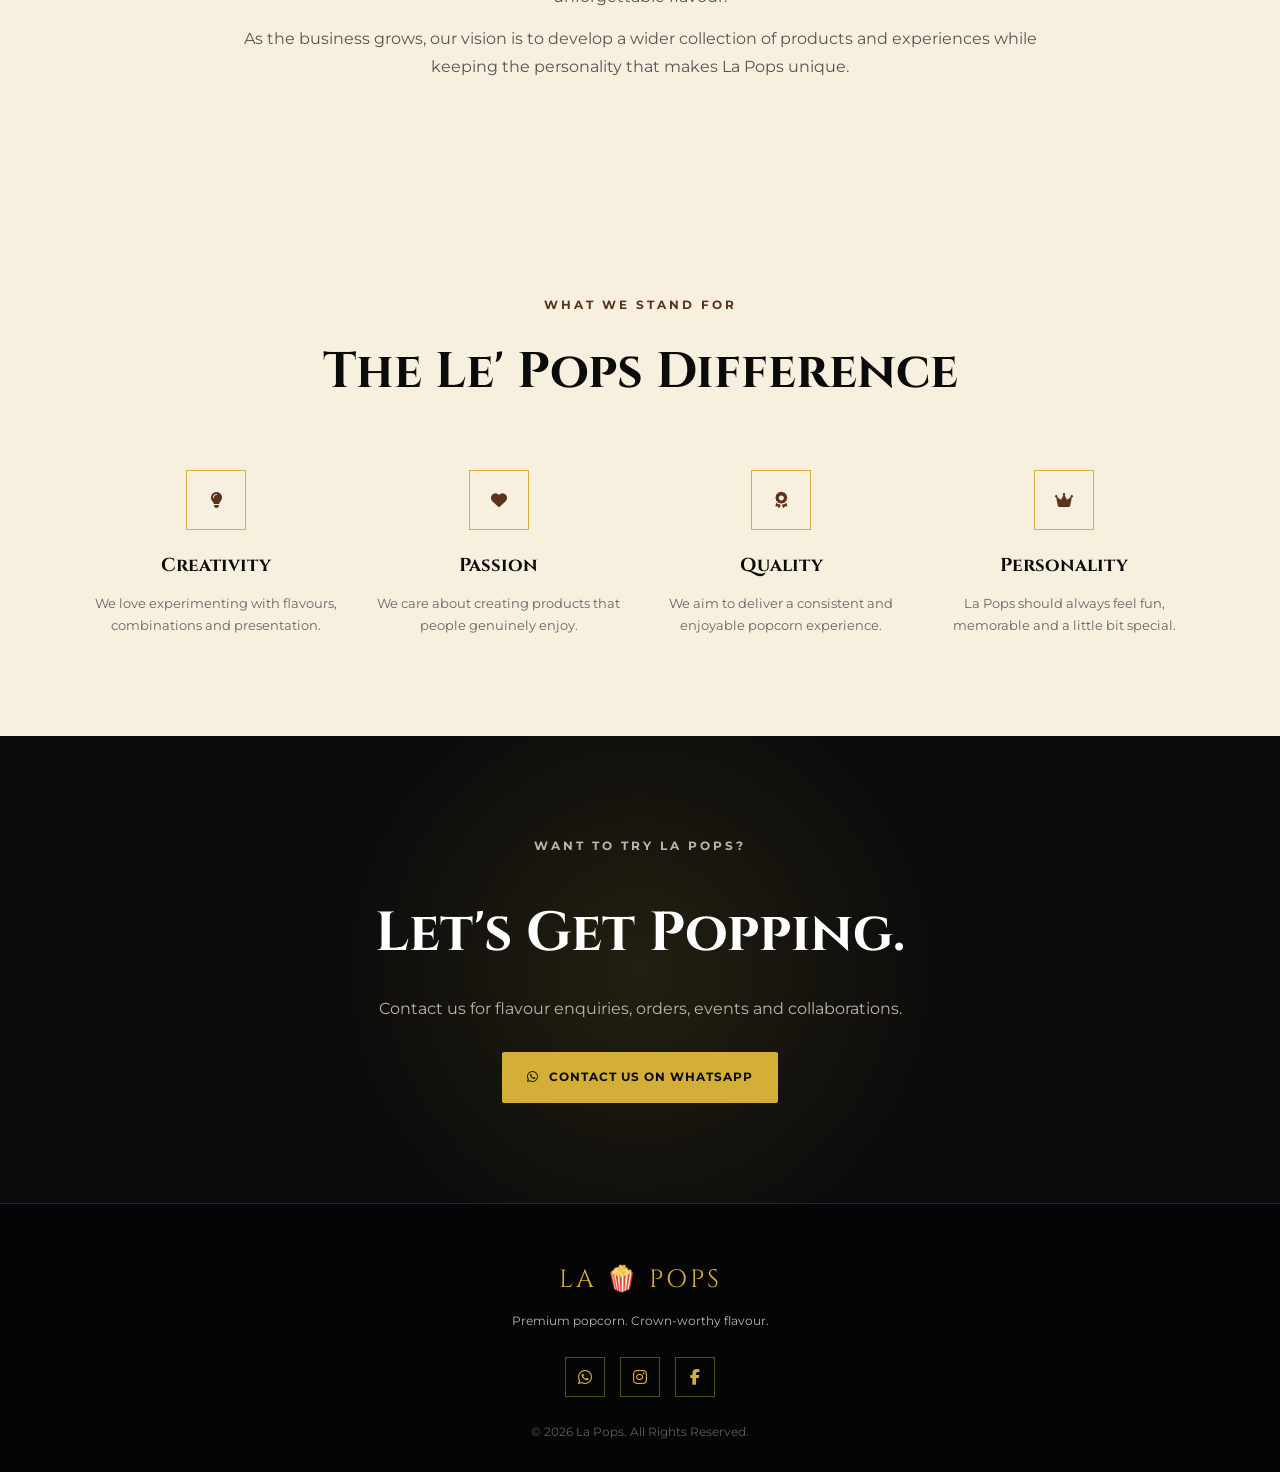
==== commit 7bfd2da1: "removed Le pops and inserted logo" ====
--- a/about.html
+++ b/about.html
@@ -38,17 +38,11 @@
 
             <a href="index.html" class="logo">
 
-                <span class="logo-la">
-                    LE'
-                </span>
-
-                <span class="logo-popcorn">
+              <span class="logo-popcorn">
                     <img src="images/La'pops logo.png" alt="">
                 </span>
 
-                <span class="logo-pops">
-                    POPS
-                </span>
+        
 
             </a>
 
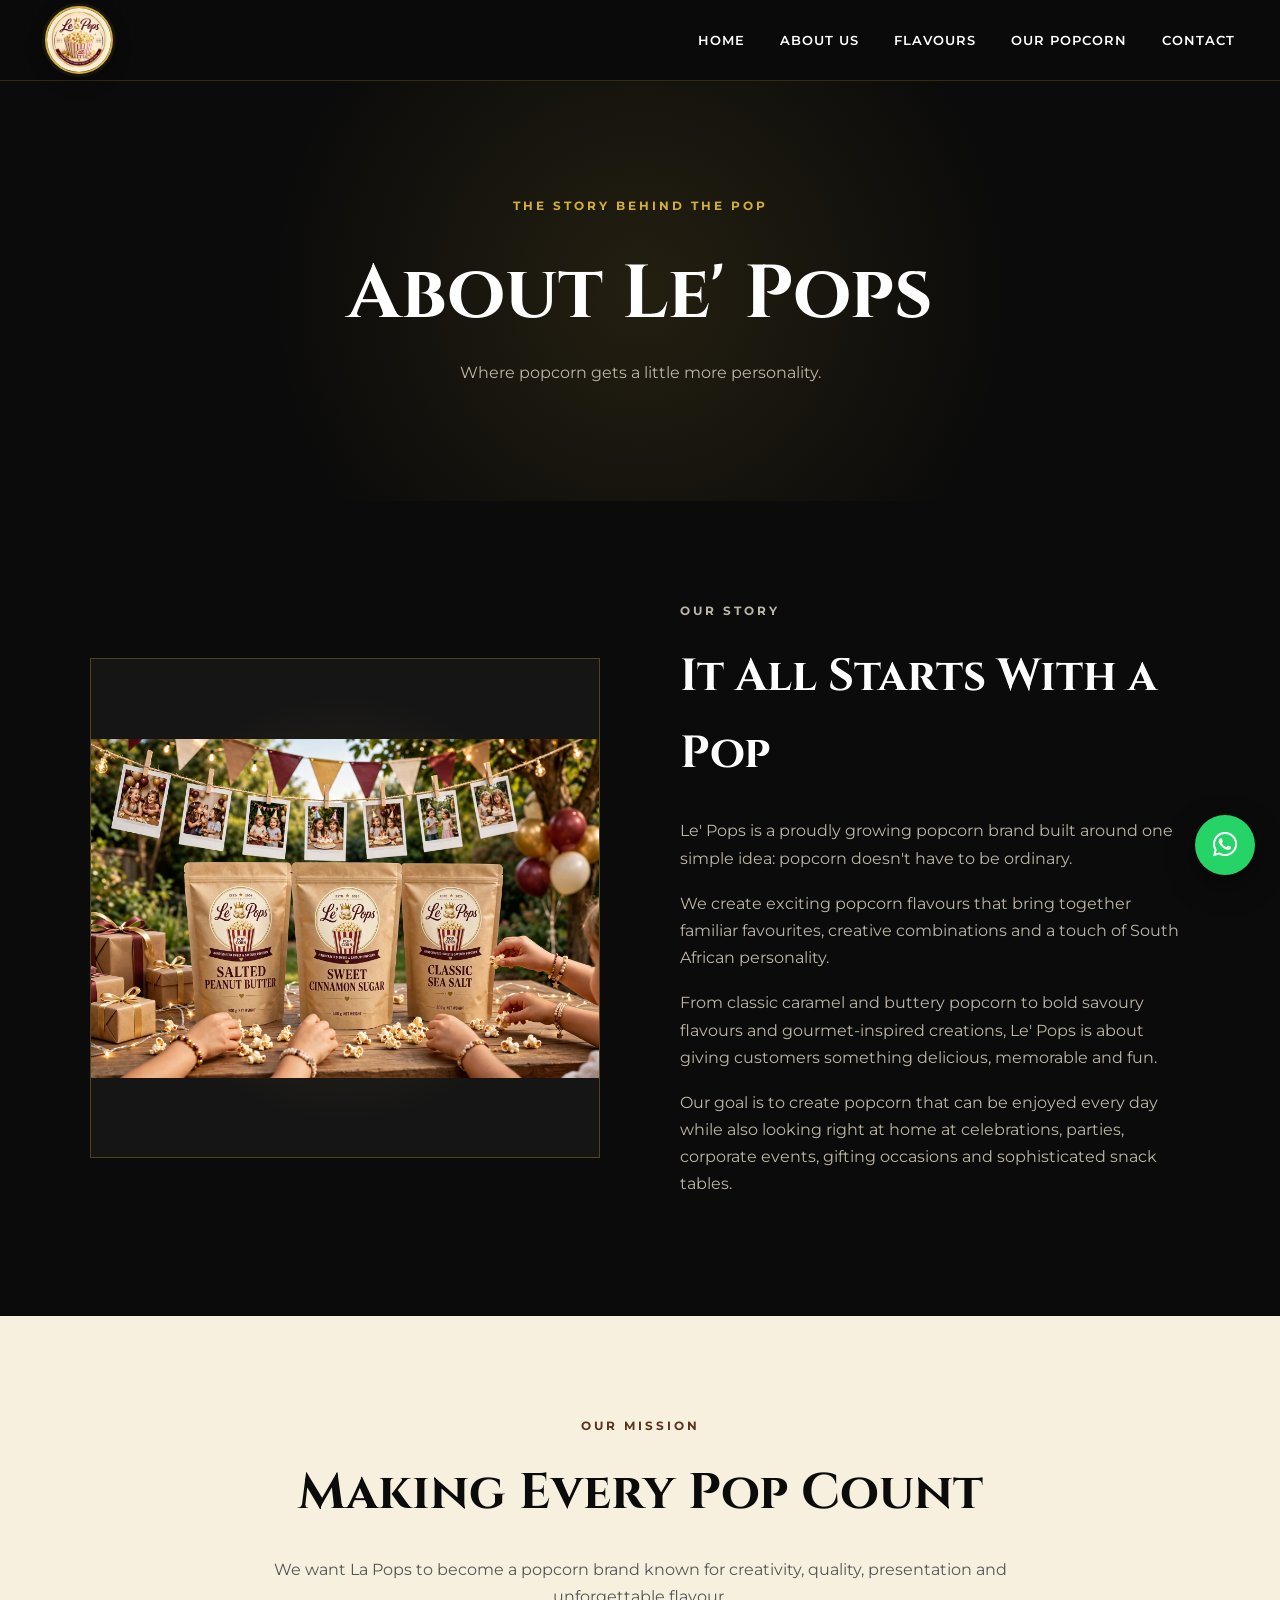
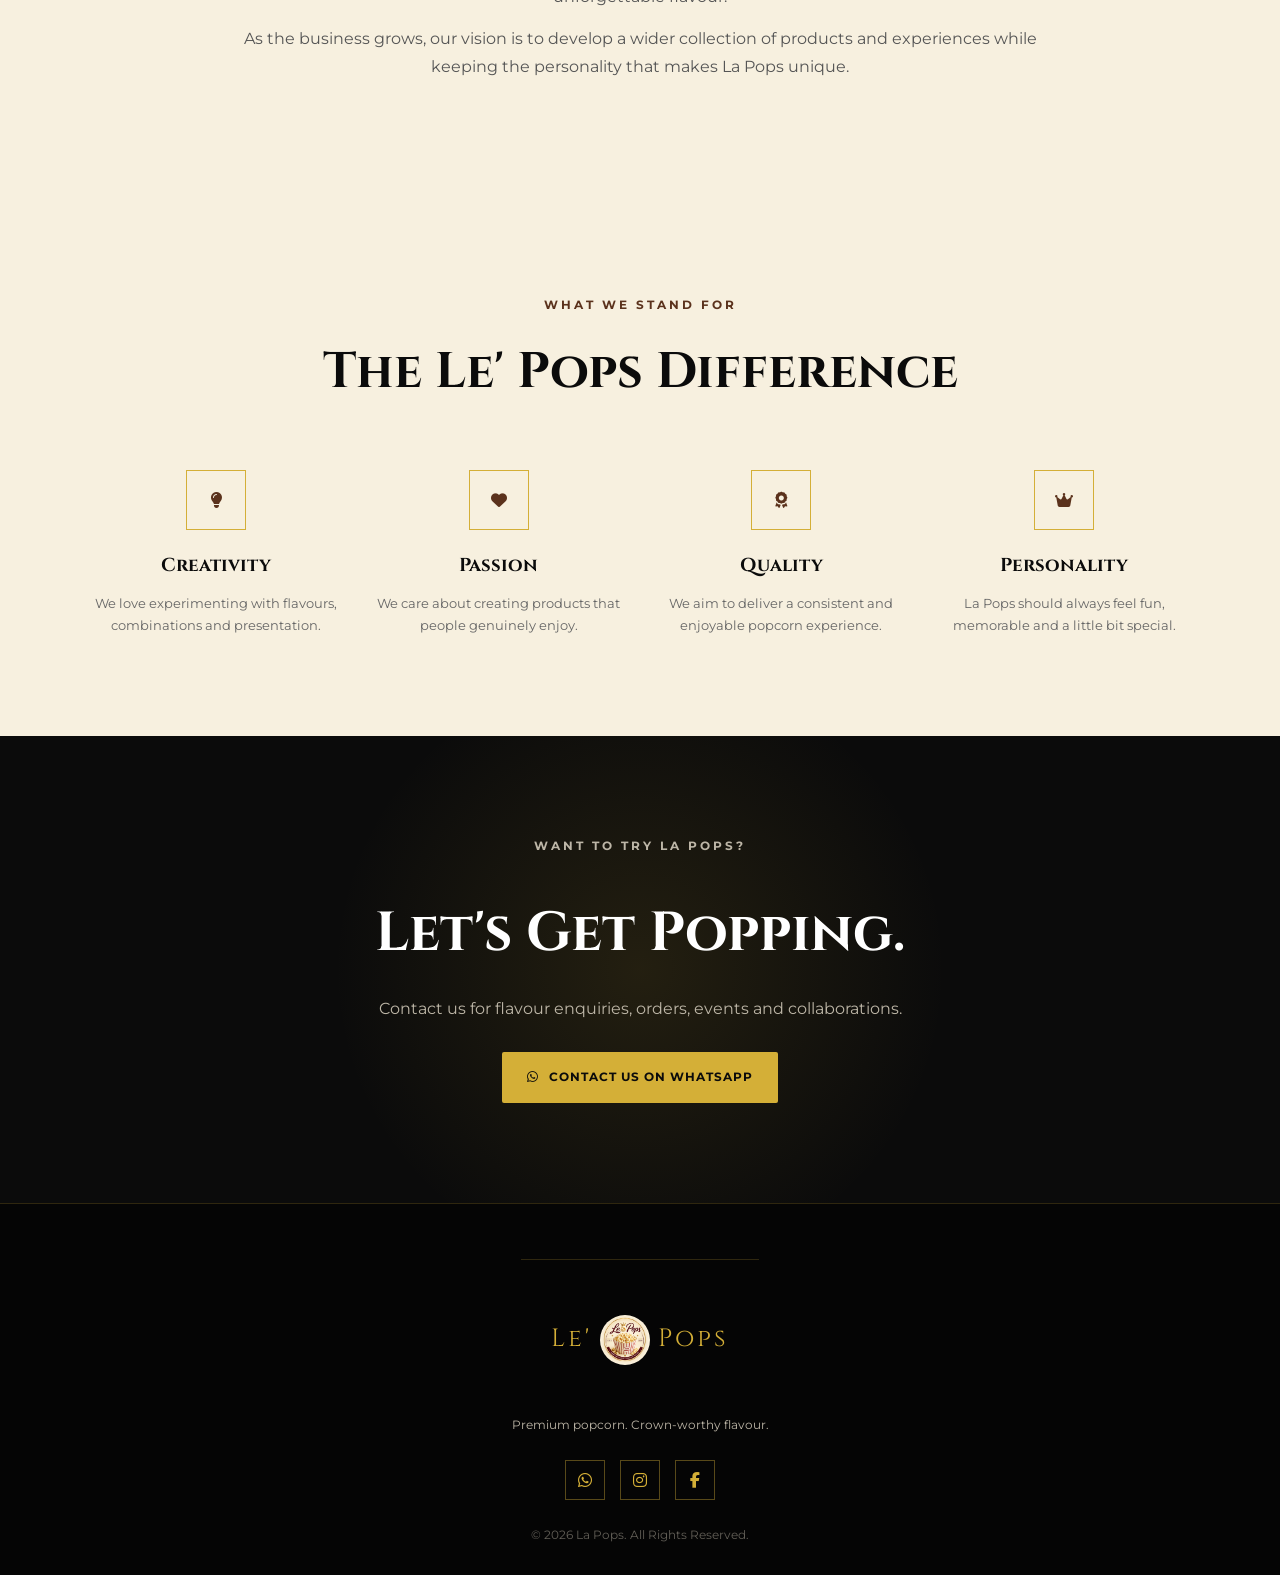
==== commit a825a0a4: "edited footer on about page" ====
--- a/about.html
+++ b/about.html
@@ -335,7 +335,14 @@
     <footer>
 
         <div class="footer-logo">
-            LA 🍿 POPS
+            <footer>
+            
+                <div class="footer-logo">
+            
+                    <span>Le'</span>
+                    <span><img src="images/La'pops logo.png" alt=""></span>
+                    <span>Pops</span>
+            </div>
         </div>
 
         <p>
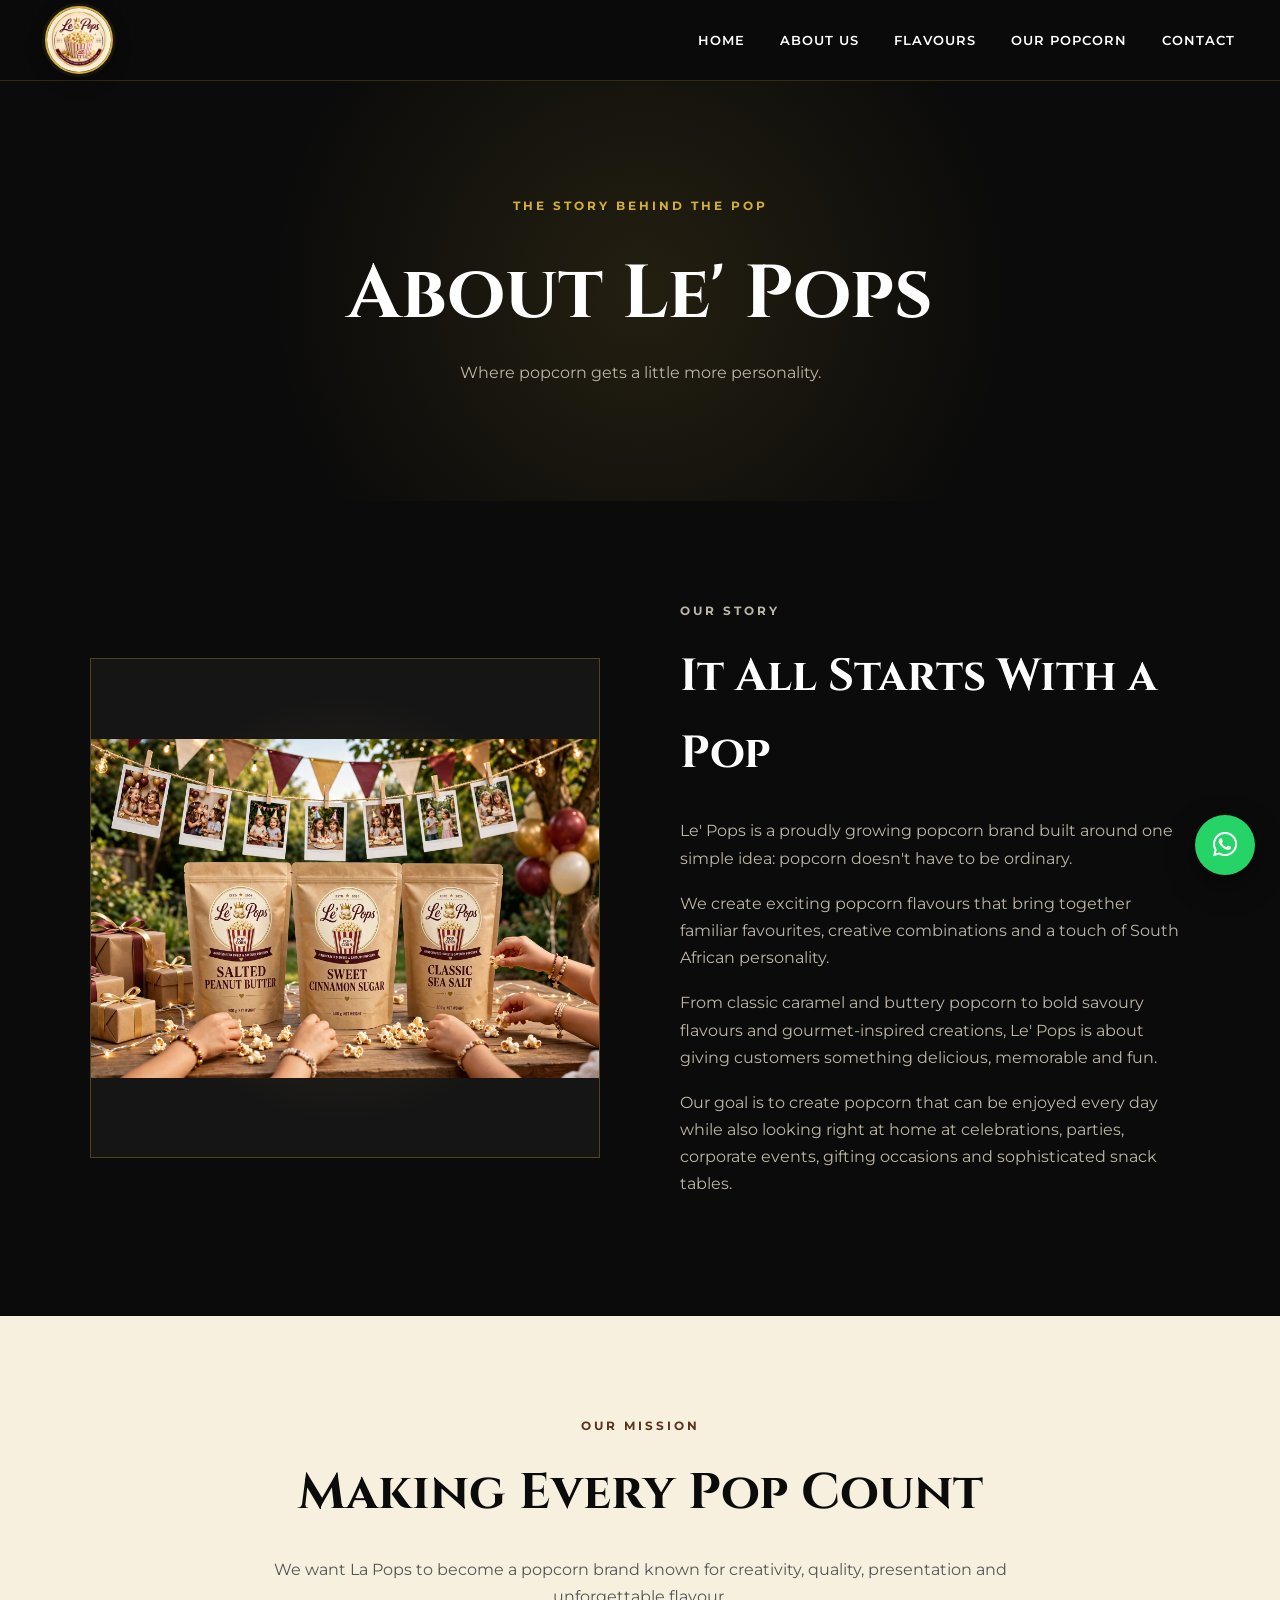
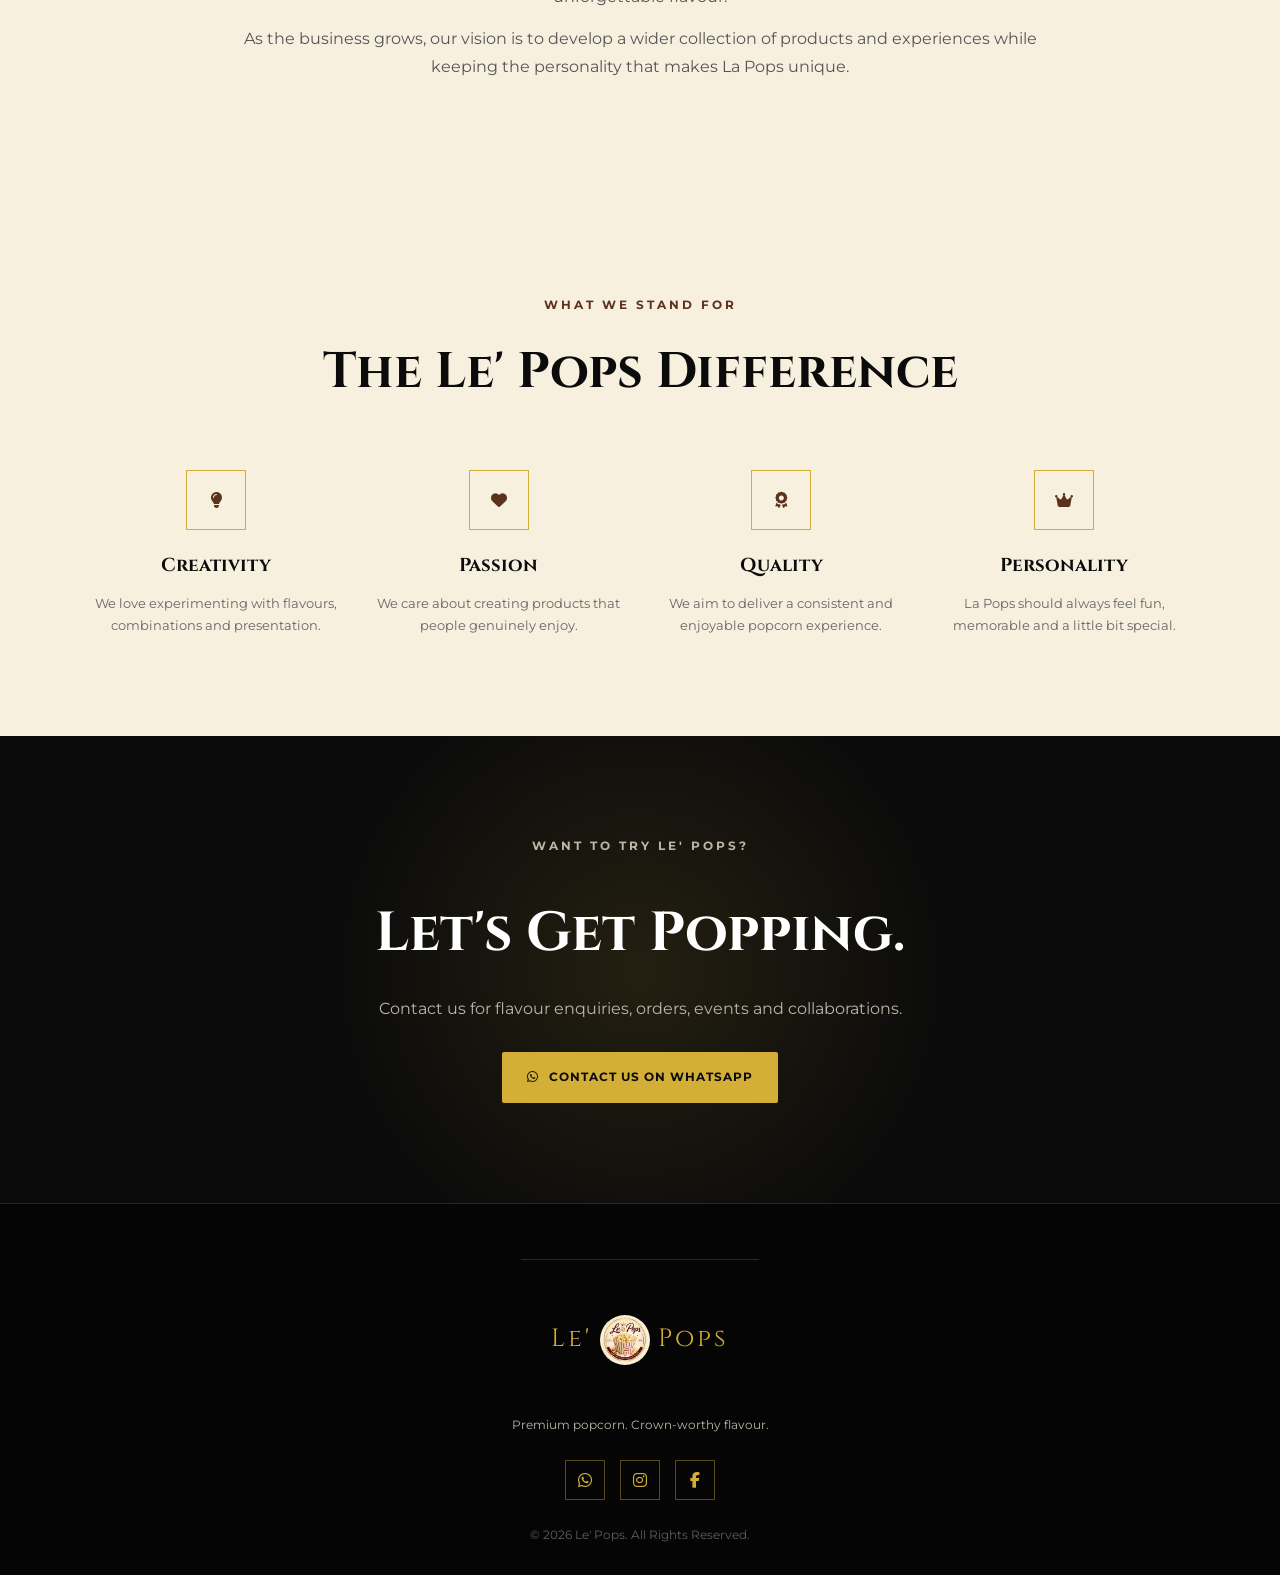
==== commit 094308c3: "Changed names on about" ====
--- a/about.html
+++ b/about.html
@@ -305,7 +305,7 @@
         <div class="contact-content">
 
             <p class="eyebrow">
-                WANT TO TRY LA POPS?
+                WANT TO TRY LE' POPS?
             </p>
 
             <h2>
@@ -366,7 +366,7 @@
         </div>
 
         <p class="copyright">
-            © 2026 La Pops. All Rights Reserved.
+            © 2026 Le' Pops. All Rights Reserved.
         </p>
 
     </footer>
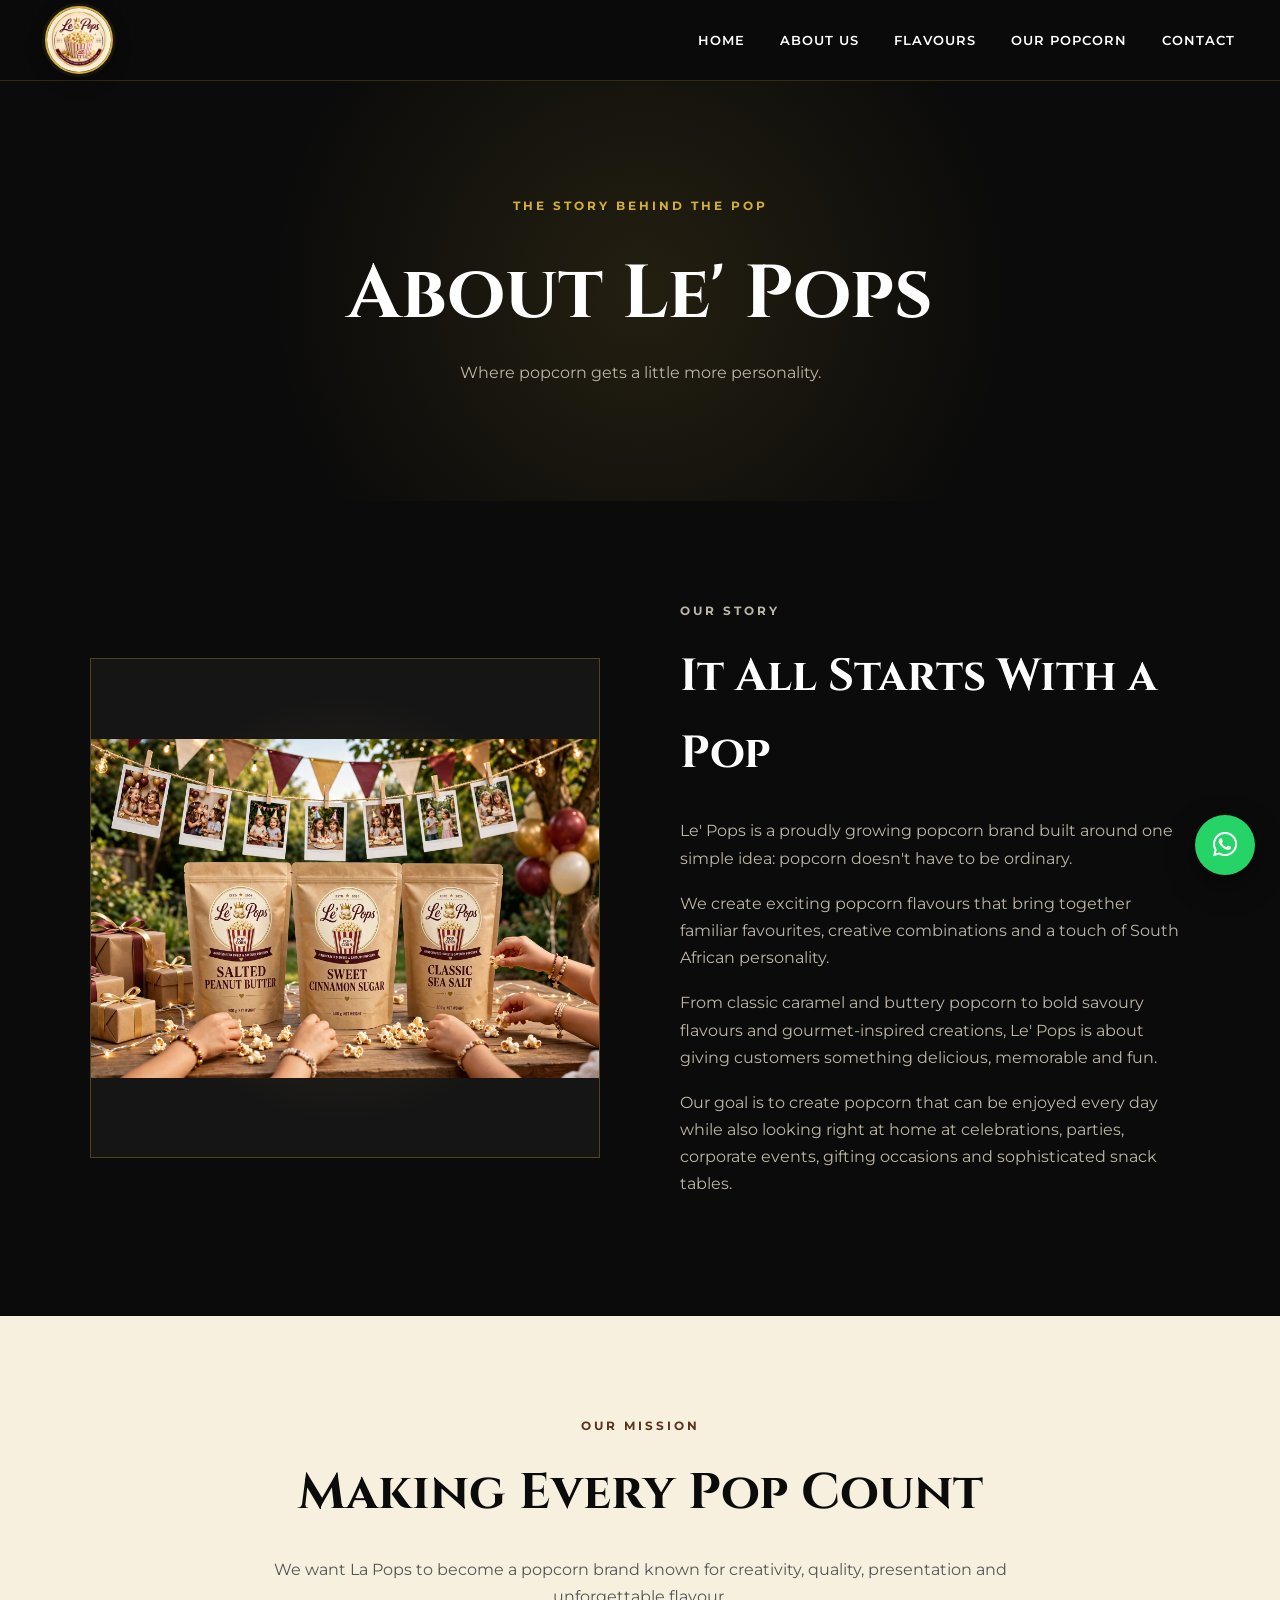
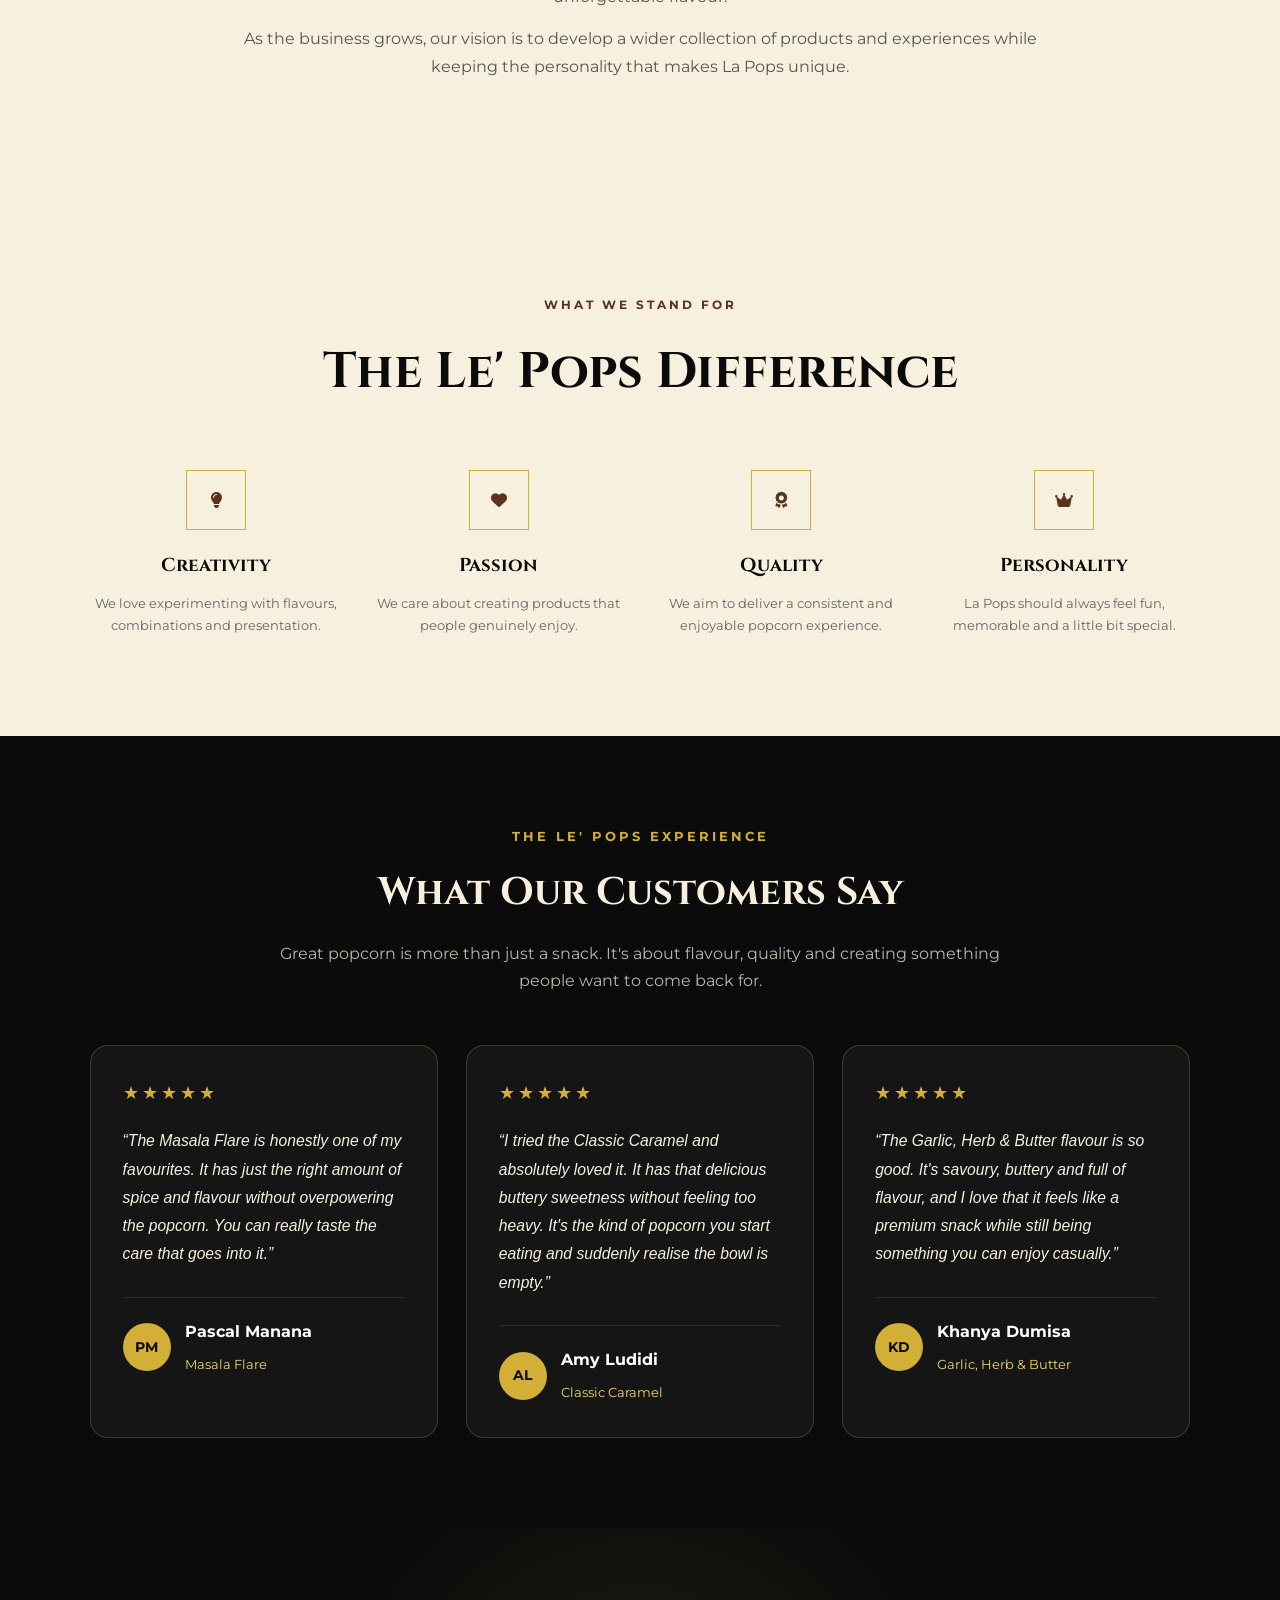
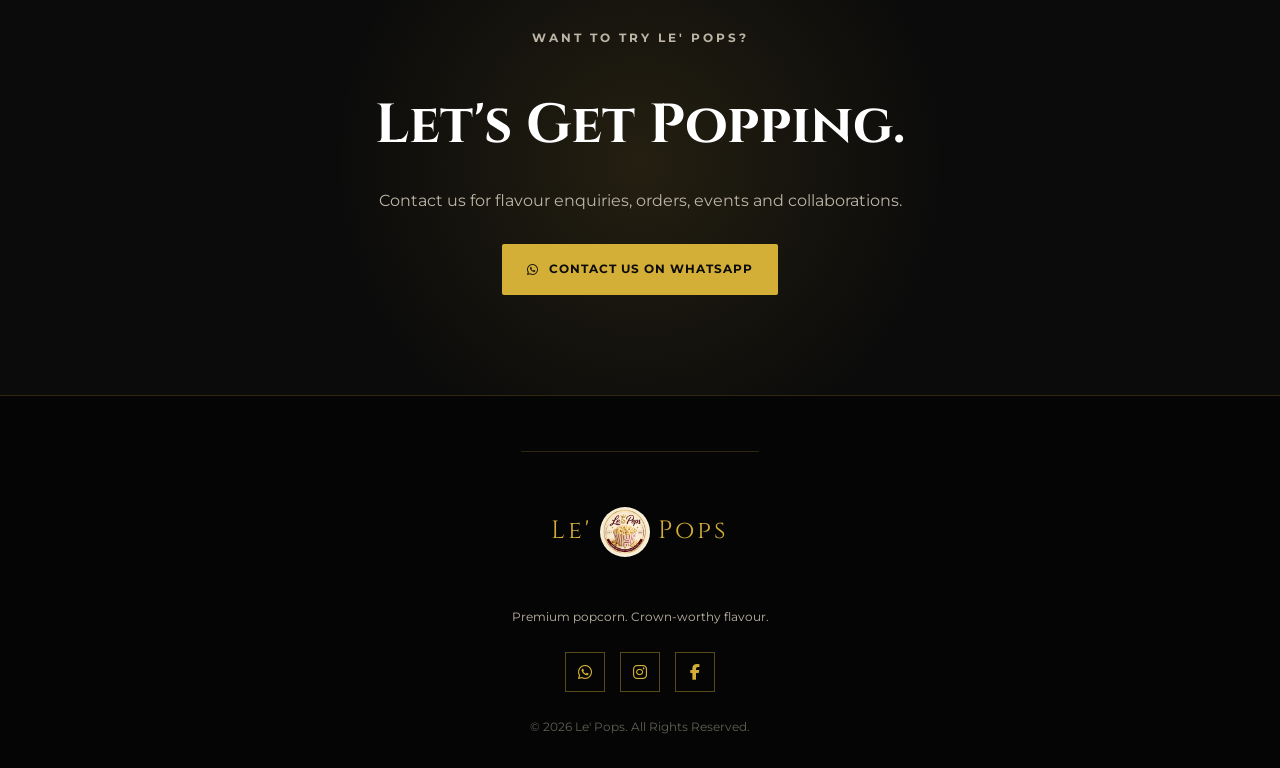
==== commit 6ade0901: "added reviews to the home and about page" ====
--- a/about.html
+++ b/about.html
@@ -295,6 +295,118 @@
 
         </div>
 
+    </section>
+
+    <!-- =========================
+         CUSTOMER REVIEWS
+    ========================= -->
+    <section class="reviews-section" id="reviews">
+    
+        <div class="section-heading">
+    
+            <p class="eyebrow">THE LE' POPS EXPERIENCE</p>
+    
+            <h2>What Our Customers Say</h2>
+    
+            <p class="section-intro">
+                Great popcorn is more than just a snack.
+                It's about flavour, quality and creating something
+                people want to come back for.
+            </p>
+    
+        </div>
+    
+    
+        <div class="reviews-grid">
+    
+            <article class="review-card">
+    
+                <div class="review-stars">
+                    ★★★★★
+                </div>
+    
+                <p class="review-text">
+                    “The Masala Flare is honestly one of my favourites.
+                    It has just the right amount of spice and flavour without
+                    overpowering the popcorn. You can really taste the care
+                    that goes into it.”
+                </p>
+    
+                <div class="review-author">
+    
+                    <div class="review-avatar">
+                        PM
+                    </div>
+    
+                    <div>
+                        <h4>Pascal Manana</h4>
+                        <span>Masala Flare</span>
+                    </div>
+    
+                </div>
+    
+            </article>
+    
+    
+            <article class="review-card">
+    
+                <div class="review-stars">
+                    ★★★★★
+                </div>
+    
+                <p class="review-text">
+                    “I tried the Classic Caramel and absolutely loved it.
+                    It has that delicious buttery sweetness without feeling
+                    too heavy. It's the kind of popcorn you start eating
+                    and suddenly realise the bowl is empty.”
+                </p>
+    
+                <div class="review-author">
+    
+                    <div class="review-avatar">
+                        AL
+                    </div>
+    
+                    <div>
+                        <h4>Amy Ludidi</h4>
+                        <span>Classic Caramel</span>
+                    </div>
+    
+                </div>
+    
+            </article>
+    
+    
+            <article class="review-card">
+    
+                <div class="review-stars">
+                    ★★★★★
+                </div>
+    
+                <p class="review-text">
+                    “The Garlic, Herb &amp; Butter flavour is so good.
+                    It's savoury, buttery and full of flavour, and I love
+                    that it feels like a premium snack while still being
+                    something you can enjoy casually.”
+                </p>
+    
+                <div class="review-author">
+    
+                    <div class="review-avatar">
+                        KD
+                    </div>
+    
+                    <div>
+                        <h4>Khanya Dumisa</h4>
+                        <span>Garlic, Herb &amp; Butter</span>
+                    </div>
+    
+                </div>
+    
+            </article>
+    
+        </div>
+    
     </section>
 
 
@@ -359,7 +471,7 @@
                 <i class="fab fa-instagram"></i>
             </a>
 
-            <a href="#">
+            <a href="https://www.facebook.com/share/1Di3sNyfs7/?mibextid=wwXIfr" target="_blank">
                 <i class="fab fa-facebook-f"></i>
             </a>
 
--- a/style.css
+++ b/style.css
@@ -772,6 +772,13 @@
 
 }
 
+.price p {
+    margin: 0;
+    line-height: 1.4;
+    font-size: 12px;
+    color: var(--gold);
+}
+
 
 /* ================= GALLERY ================= */
 
@@ -927,6 +934,138 @@
     color: #666;
 
 }
+
+/* =========================
+   CUSTOMER REVIEWS
+========================= */
+
+.reviews-section {
+    padding: 90px 7%;
+    background: var(--black);
+    color: var(--white);
+}
+
+.reviews-section .section-heading {
+    text-align: center;
+    max-width: 750px;
+    margin: 0 auto 50px;
+}
+
+.reviews-section .eyebrow {
+    color: var(--gold);
+    font-size: 0.8rem;
+    font-weight: 700;
+    letter-spacing: 3px;
+    text-transform: uppercase;
+    margin-bottom: 12px;
+}
+
+.reviews-section h2 {
+    color: var(--cream);
+    font-family: "Cinzel", serif;
+    font-size: 2.4rem;
+    margin-bottom: 15px;
+}
+
+.reviews-section .section-intro {
+    color: var(--muted);
+    line-height: 1.7;
+}
+
+
+/* Reviews Grid */
+
+.reviews-grid {
+    max-width: 1200px;
+    margin: 0 auto;
+    display: grid;
+    grid-template-columns: repeat(3, 1fr);
+    gap: 28px;
+}
+
+
+/* Individual Review */
+
+.review-card {
+    background: var(--dark);
+    border: 1px solid rgba(212, 175, 55, 0.25);
+    border-radius: 18px;
+    padding: 32px;
+    position: relative;
+    transition:
+        transform 0.3s ease,
+        border-color 0.3s ease,
+        box-shadow 0.3s ease;
+}
+
+.review-card:hover {
+    transform: translateY(-8px);
+    border-color: var(--gold);
+    box-shadow: 0 15px 35px rgba(0, 0, 0, 0.35);
+}
+
+
+/* Stars */
+
+.review-stars {
+    color: var(--gold);
+    font-size: 1.1rem;
+    letter-spacing: 3px;
+    margin-bottom: 20px;
+}
+
+
+/* Review text */
+
+.review-text {
+    color: var(--cream);
+    font-size: 0.98rem;
+    line-height: 1.8;
+    font-style: italic;
+    margin-bottom: 28px;
+}
+
+
+/* Customer information */
+
+.review-author {
+    display: flex;
+    align-items: center;
+    gap: 14px;
+    border-top: 1px solid rgba(212, 175, 55, 0.15);
+    padding-top: 20px;
+}
+
+.review-author h4 {
+    color: var(--white);
+    margin: 0 0 5px;
+    font-size: 1rem;
+}
+
+.review-author span {
+    color: var(--gold-light);
+    font-size: 0.8rem;
+}
+
+
+/* Initials circle */
+
+.review-avatar {
+    width: 48px;
+    height: 48px;
+    border-radius: 50%;
+    background: var(--gold);
+    color: var(--black);
+    display: flex;
+    align-items: center;
+    justify-content: center;
+    font-weight: 700;
+    font-size: 0.85rem;
+    flex-shrink: 0;
+}
+
+
+
 
 
 /* ================= CONTACT ================= */
@@ -1513,4 +1652,45 @@
 
     }
 
+}
+
+/* Tablet */
+
+@media (max-width: 900px) {
+    .reviews-grid {
+        grid-template-columns: 1fr 1fr;
+    }
+
+    .review-card:last-child {
+        grid-column: 1 / -1;
+        max-width: 500px;
+        width: 100%;
+        margin: 0 auto;
+    }
+}
+
+
+/* Mobile */
+
+@media (max-width: 600px) {
+    .reviews-section {
+        padding: 70px 5%;
+    }
+
+    .reviews-section h2 {
+        font-size: 1.9rem;
+    }
+
+    .reviews-grid {
+        grid-template-columns: 1fr;
+    }
+
+    .review-card:last-child {
+        grid-column: auto;
+        max-width: none;
+    }
+
+    .review-card {
+        padding: 25px;
+    }
 }
